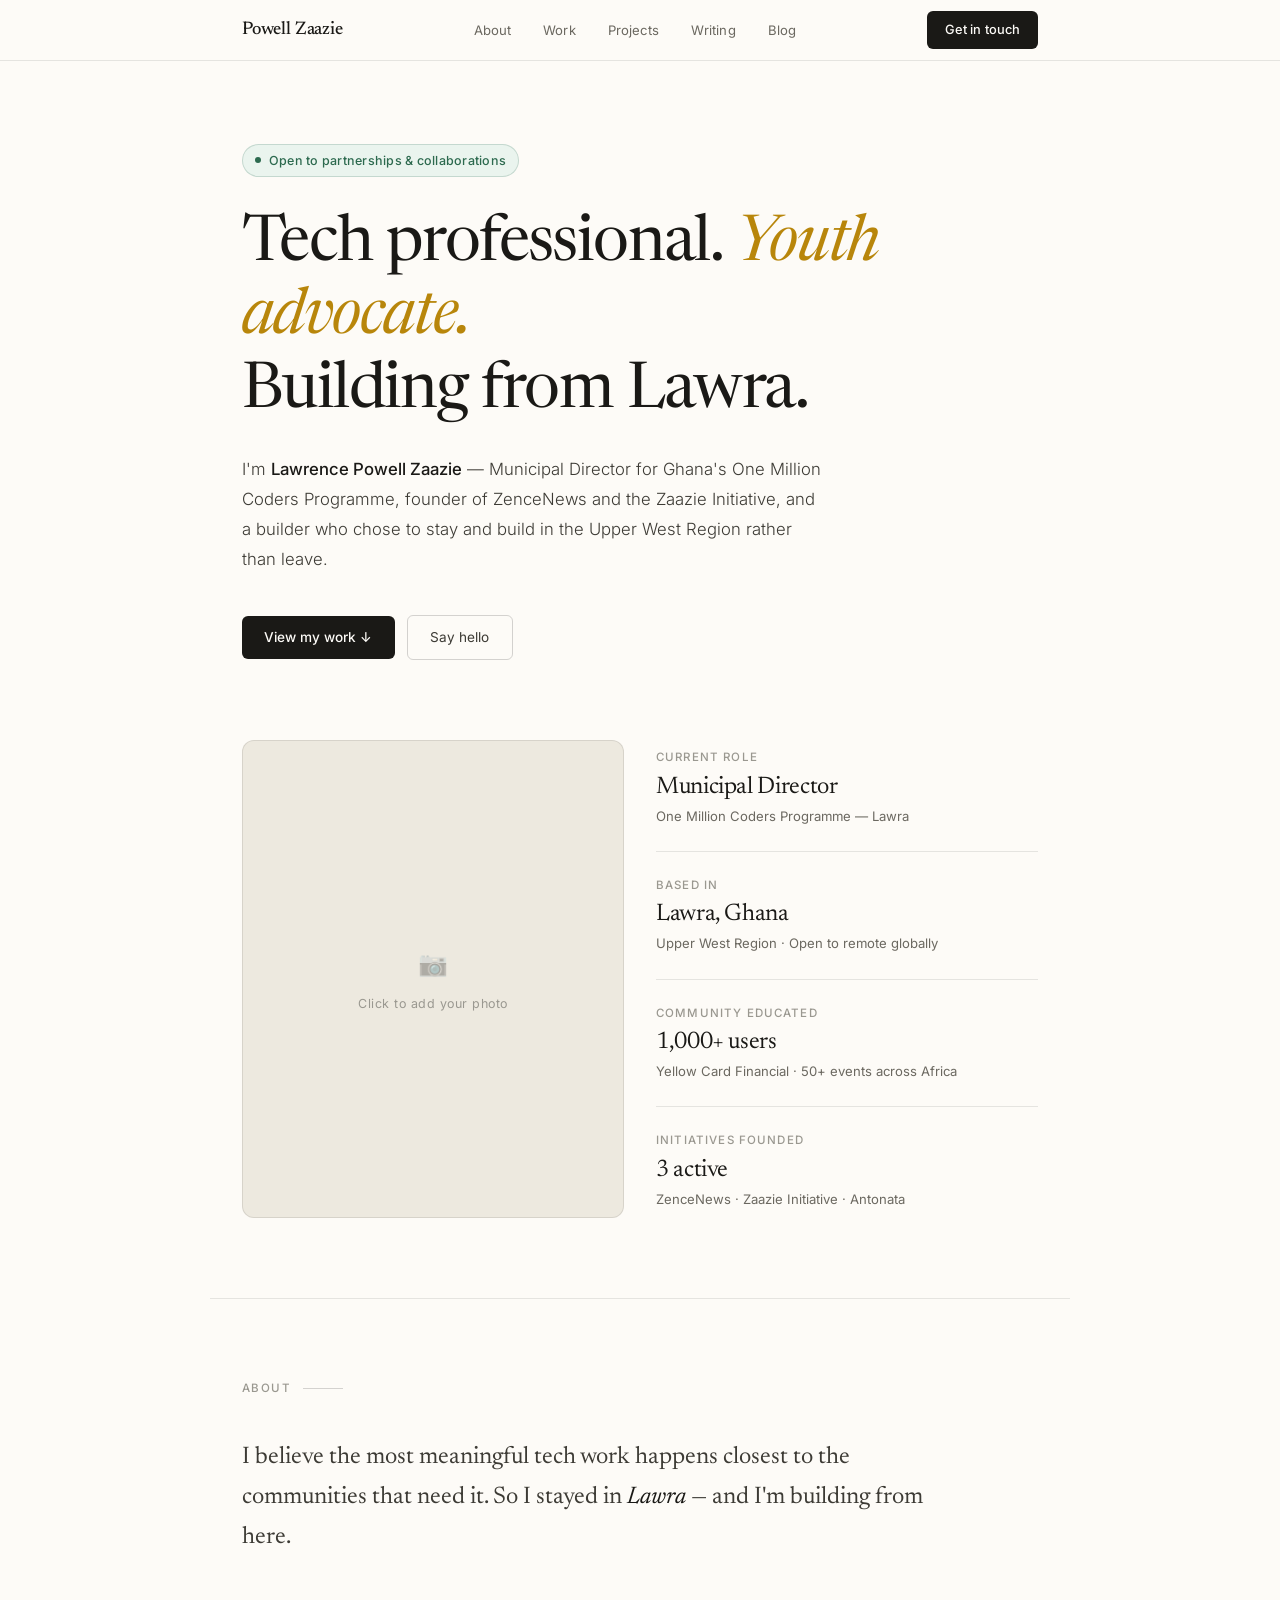
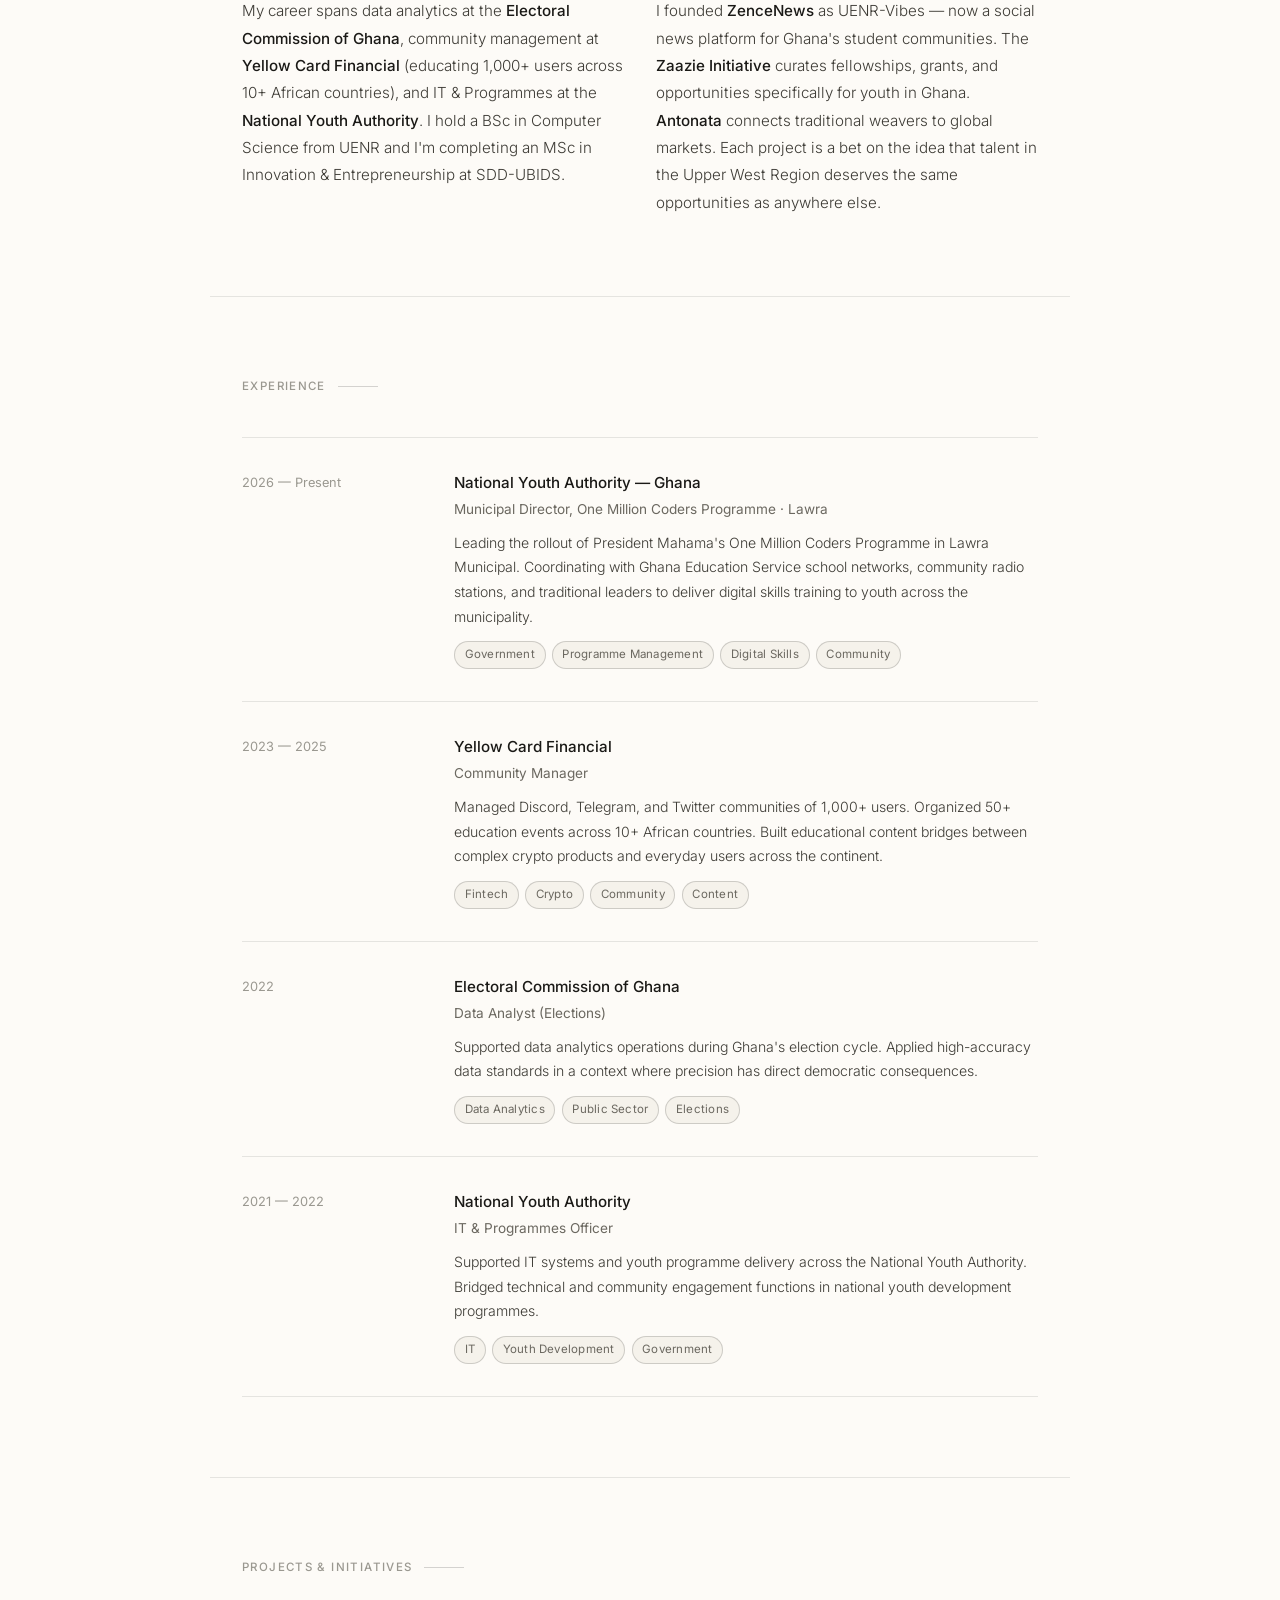
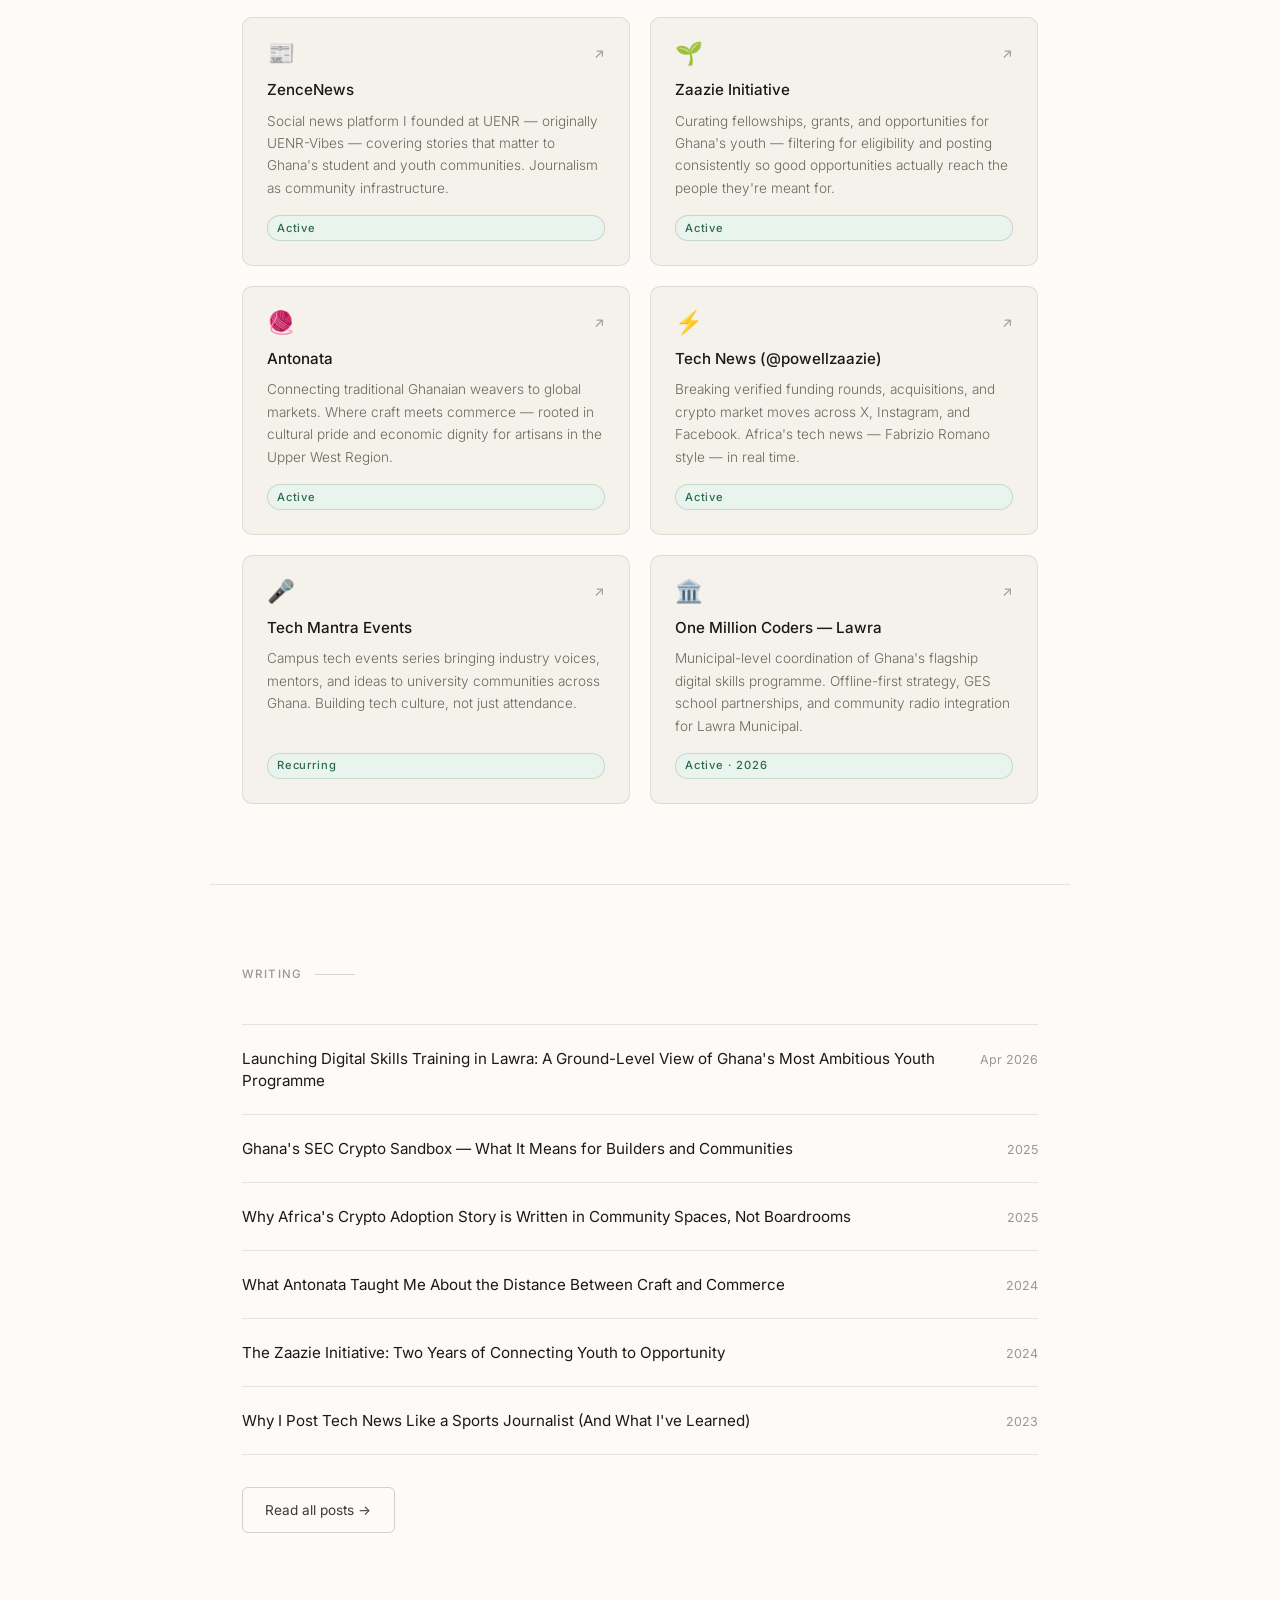
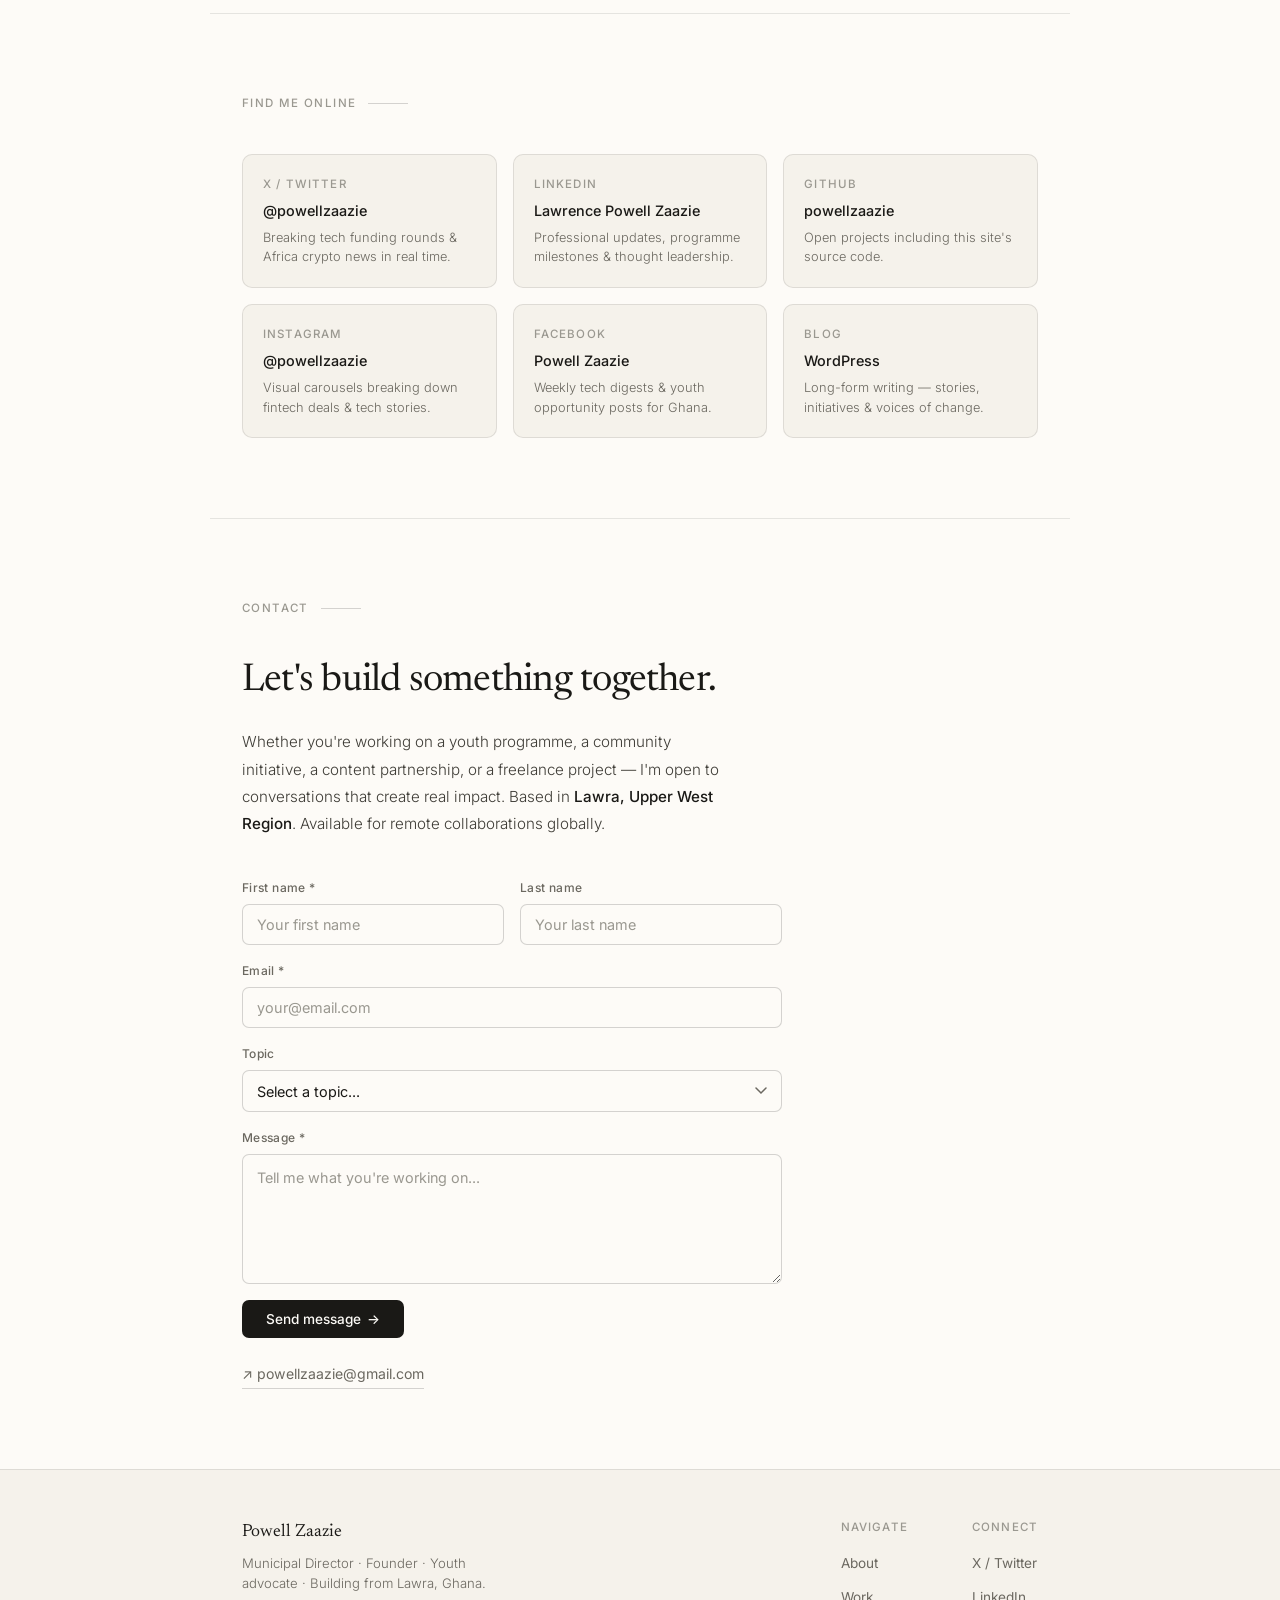
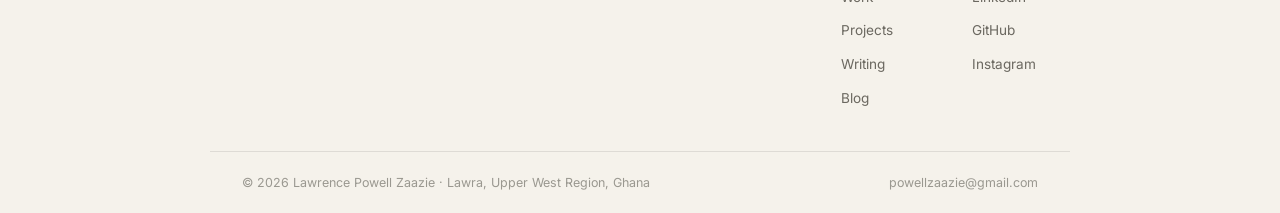
==== index.html @ d254f091 "Add files via upload" ====
<!DOCTYPE html>
<html lang="en">
<head>
<meta charset="UTF-8">
<meta name="viewport" content="width=device-width, initial-scale=1.0">
<title>Lawrence Powell Zaazie — Tech, Youth & Impact</title>
<meta name="description" content="Lawrence Powell Zaazie — Municipal Director, One Million Coders Programme | Founder, ZenceNews & Zaazie Initiative | Ghana Tech & Youth Development">
<link rel="preconnect" href="https://fonts.googleapis.com">
<link rel="preconnect" href="https://fonts.gstatic.com" crossorigin>
<link href="https://fonts.googleapis.com/css2?family=Inter:wght@300;400;500;600&family=Newsreader:ital,opsz,wght@0,6..72,400;0,6..72,500;1,6..72,400&display=swap" rel="stylesheet">
<style>
:root {
  --cream: #FDFBF7;
  --cream2: #F5F2EB;
  --cream3: #EDE9DF;
  --ink: #1A1916;
  --ink2: #3D3B35;
  --ink3: #6B6860;
  --ink4: #9A9890;
  --gold: #B8860B;
  --gold-light: #D4A820;
  --gold-pale: #FDF3D9;
  --green: #2D6A4F;
  --green-pale: #EAF4EE;
  --border: rgba(26,25,22,0.1);
  --border2: rgba(26,25,22,0.18);
}
*, *::before, *::after { box-sizing: border-box; margin: 0; padding: 0; }
html { scroll-behavior: smooth; }
body {
  font-family: 'Inter', sans-serif;
  background: var(--cream);
  color: var(--ink);
  line-height: 1.7;
  font-size: 16px;
  -webkit-font-smoothing: antialiased;
}

/* NAV */
nav {
  position: fixed; top: 0; left: 0; right: 0; z-index: 100;
  background: rgba(253,251,247,0.92);
  backdrop-filter: blur(12px);
  border-bottom: 1px solid var(--border);
}
.nav-inner {
  max-width: 860px; margin: 0 auto;
  display: flex; align-items: center; justify-content: space-between;
  padding: 0 2rem; height: 60px;
}
.nav-logo {
  font-family: 'Newsreader', serif;
  font-size: 1.15rem; font-weight: 500;
  color: var(--ink); text-decoration: none;
  letter-spacing: -0.01em;
}
.nav-links { display: flex; gap: 0; list-style: none; }
.nav-links a {
  font-size: 0.82rem; color: var(--ink3); text-decoration: none;
  padding: 0 1rem; line-height: 60px;
  transition: color 0.15s;
  letter-spacing: 0.01em;
}
.nav-links a:hover { color: var(--ink); }
.nav-cta {
  font-size: 0.8rem; font-weight: 500;
  background: var(--ink); color: var(--cream);
  padding: 0.5rem 1.1rem; border-radius: 6px;
  text-decoration: none; transition: background 0.15s;
  letter-spacing: 0.01em;
}
.nav-cta:hover { background: var(--ink2); }

/* HERO */
.hero {
  max-width: 860px; margin: 0 auto;
  padding: 9rem 2rem 5rem;
}
.hero-availability {
  display: inline-flex; align-items: center; gap: 0.5rem;
  font-size: 0.78rem; color: var(--green);
  background: var(--green-pale);
  border: 1px solid rgba(45,106,79,0.2);
  padding: 0.3rem 0.75rem; border-radius: 100px;
  margin-bottom: 2rem; font-weight: 500;
  letter-spacing: 0.02em;
}
.hero-availability-dot {
  width: 6px; height: 6px; border-radius: 50%;
  background: var(--green); flex-shrink: 0;
  animation: pulse 2s infinite;
}
@keyframes pulse {
  0%, 100% { opacity: 1; }
  50% { opacity: 0.4; }
}
.hero h1 {
  font-family: 'Newsreader', serif;
  font-size: clamp(2.6rem, 5vw, 4rem);
  font-weight: 400; line-height: 1.15;
  letter-spacing: -0.025em;
  color: var(--ink); margin-bottom: 1.5rem;
  max-width: 700px;
}
.hero h1 em {
  font-style: italic; color: var(--gold);
}
.hero-bio {
  font-size: 1.05rem; color: var(--ink2);
  line-height: 1.8; max-width: 580px;
  margin-bottom: 2.5rem; font-weight: 300;
}
.hero-bio strong { font-weight: 500; color: var(--ink); }
.hero-actions { display: flex; gap: 0.75rem; flex-wrap: wrap; align-items: center; }
.btn-primary {
  font-size: 0.85rem; font-weight: 500;
  background: var(--ink); color: var(--cream);
  padding: 0.65rem 1.4rem; border-radius: 6px;
  text-decoration: none; transition: background 0.15s;
  display: inline-flex; align-items: center; gap: 0.4rem;
}
.btn-primary:hover { background: var(--ink2); }
.btn-secondary {
  font-size: 0.85rem; font-weight: 400;
  color: var(--ink2); text-decoration: none;
  padding: 0.65rem 1.4rem; border-radius: 6px;
  border: 1px solid var(--border2);
  transition: border-color 0.15s, color 0.15s;
  display: inline-flex; align-items: center; gap: 0.4rem;
}
.btn-secondary:hover { border-color: var(--ink3); color: var(--ink); }

/* HERO PHOTO */
.hero-photo-row {
  max-width: 860px; margin: 0 auto;
  padding: 0 2rem 5rem;
  display: grid; grid-template-columns: 1fr 1fr; gap: 2rem;
  align-items: start;
}
.hero-photo-panel {
  aspect-ratio: 4/5; background: var(--cream3);
  border-radius: 12px; overflow: hidden;
  border: 1px solid var(--border);
  cursor: pointer; position: relative;
  display: flex; align-items: center; justify-content: center;
  flex-direction: column; gap: 0.5rem;
}
.hero-photo-panel img {
  position: absolute; inset: 0; width: 100%; height: 100%;
  object-fit: cover; object-position: top center;
}
.hero-photo-panel .upload-label {
  font-size: 0.78rem; color: var(--ink4); letter-spacing: 0.04em;
  pointer-events: none; position: relative; z-index: 1;
}
.hero-photo-panel .upload-icon {
  font-size: 1.5rem; opacity: 0.3; position: relative; z-index: 1;
}
.hero-photo-panel.has-photo .upload-label,
.hero-photo-panel.has-photo .upload-icon { display: none; }
#photoInput { display: none; }

.hero-aside {
  display: flex; flex-direction: column; gap: 1.5rem; padding-top: 0.5rem;
}
.stat-row {
  padding-bottom: 1.5rem;
  border-bottom: 1px solid var(--border);
}
.stat-row:last-child { border-bottom: none; padding-bottom: 0; }
.stat-label {
  font-size: 0.72rem; text-transform: uppercase; letter-spacing: 0.1em;
  color: var(--ink4); margin-bottom: 0.3rem; font-weight: 500;
}
.stat-value {
  font-family: 'Newsreader', serif;
  font-size: 1.5rem; color: var(--ink); line-height: 1.2;
  letter-spacing: -0.015em;
}
.stat-sub { font-size: 0.82rem; color: var(--ink3); margin-top: 0.2rem; }

/* DIVIDER */
.section-divider {
  max-width: 860px; margin: 0 auto;
  border: none; border-top: 1px solid var(--border);
  padding: 0 2rem;
}

/* SECTION */
.section { max-width: 860px; margin: 0 auto; padding: 5rem 2rem; }
.section-label {
  font-size: 0.72rem; text-transform: uppercase; letter-spacing: 0.12em;
  color: var(--ink4); font-weight: 500; margin-bottom: 2.5rem;
  display: flex; align-items: center; gap: 0.75rem;
}
.section-label::after { content: ''; flex: 1; max-width: 40px; height: 1px; background: var(--border2); }

/* ABOUT */
.about-text {
  font-family: 'Newsreader', serif;
  font-size: clamp(1.2rem, 2vw, 1.5rem);
  line-height: 1.65; color: var(--ink2);
  font-weight: 400; max-width: 700px;
}
.about-text em { font-style: italic; color: var(--ink); }
.about-body {
  margin-top: 2.5rem; display: grid;
  grid-template-columns: 1fr 1fr; gap: 2rem;
}
.about-body p { font-size: 0.95rem; color: var(--ink2); line-height: 1.8; font-weight: 300; }
.about-body p strong { font-weight: 500; color: var(--ink); }

/* WORK / EXPERIENCE */
.work-list { display: flex; flex-direction: column; }
.work-item {
  display: grid; grid-template-columns: 180px 1fr;
  gap: 2rem; padding: 2rem 0; border-bottom: 1px solid var(--border);
}
.work-item:first-child { border-top: 1px solid var(--border); }
.work-period { font-size: 0.8rem; color: var(--ink4); padding-top: 0.15rem; font-weight: 400; }
.work-content {}
.work-org { font-weight: 500; font-size: 0.95rem; color: var(--ink); margin-bottom: 0.15rem; }
.work-role {
  font-size: 0.85rem; color: var(--ink3); margin-bottom: 0.6rem;
}
.work-desc { font-size: 0.88rem; color: var(--ink2); line-height: 1.75; font-weight: 300; }
.work-tags { display: flex; gap: 0.4rem; flex-wrap: wrap; margin-top: 0.75rem; }
.tag {
  font-size: 0.72rem; color: var(--ink3);
  border: 1px solid var(--border2);
  padding: 0.2rem 0.6rem; border-radius: 100px;
  background: var(--cream2); letter-spacing: 0.02em;
}

/* PROJECTS */
.projects-grid { display: grid; grid-template-columns: 1fr 1fr; gap: 1.25rem; }
.project-card {
  background: var(--cream2);
  border: 1px solid var(--border);
  border-radius: 10px; padding: 1.5rem;
  text-decoration: none; color: inherit;
  transition: border-color 0.15s, background 0.15s;
  display: flex; flex-direction: column;
}
.project-card:hover { border-color: var(--border2); background: var(--cream3); }
.project-card-header {
  display: flex; align-items: flex-start; justify-content: space-between;
  margin-bottom: 0.75rem;
}
.project-emoji { font-size: 1.4rem; line-height: 1; }
.project-arrow {
  font-size: 0.85rem; color: var(--ink4);
  transition: transform 0.15s, color 0.15s;
}
.project-card:hover .project-arrow { transform: translate(2px, -2px); color: var(--ink); }
.project-name {
  font-weight: 500; font-size: 0.95rem;
  color: var(--ink); margin-bottom: 0.4rem;
}
.project-desc {
  font-size: 0.85rem; color: var(--ink3);
  line-height: 1.65; flex: 1; font-weight: 300;
}
.project-status {
  display: inline-block; margin-top: 1rem;
  font-size: 0.7rem; letter-spacing: 0.08em;
  color: var(--green); background: var(--green-pale);
  border: 1px solid rgba(45,106,79,0.2);
  padding: 0.15rem 0.55rem; border-radius: 100px; font-weight: 500;
}

/* WRITING */
.writing-list { display: flex; flex-direction: column; }
.writing-item {
  display: flex; align-items: baseline; justify-content: space-between;
  gap: 2rem; padding: 1.4rem 0; border-bottom: 1px solid var(--border);
  text-decoration: none; color: inherit; transition: opacity 0.15s;
}
.writing-item:first-child { border-top: 1px solid var(--border); }
.writing-item:hover { opacity: 0.65; }
.writing-title {
  font-size: 0.95rem; color: var(--ink); font-weight: 400; flex: 1;
  line-height: 1.45;
}
.writing-meta { font-size: 0.78rem; color: var(--ink4); white-space: nowrap; }

/* SOCIAL */
.social-grid { display: grid; grid-template-columns: repeat(3, 1fr); gap: 1rem; }
.social-card {
  background: var(--cream2); border: 1px solid var(--border);
  border-radius: 10px; padding: 1.25rem;
  text-decoration: none; color: inherit;
  transition: border-color 0.15s;
}
.social-card:hover { border-color: var(--border2); }
.social-platform { font-size: 0.72rem; text-transform: uppercase; letter-spacing: 0.1em; color: var(--ink4); margin-bottom: 0.3rem; font-weight: 500; }
.social-handle { font-size: 0.9rem; font-weight: 500; color: var(--ink); margin-bottom: 0.3rem; }
.social-desc { font-size: 0.8rem; color: var(--ink3); line-height: 1.5; font-weight: 300; }

/* CONTACT */
.contact-header {
  font-family: 'Newsreader', serif;
  font-size: clamp(1.5rem, 3vw, 2.4rem);
  font-weight: 400; line-height: 1.2;
  letter-spacing: -0.02em; margin-bottom: 1.5rem;
  color: var(--ink);
}
.contact-sub { font-size: 0.95rem; color: var(--ink2); line-height: 1.8; max-width: 480px; margin-bottom: 2.5rem; font-weight: 300; }
.contact-sub strong { font-weight: 500; color: var(--ink); }
.contact-form { max-width: 540px; display: flex; flex-direction: column; gap: 1rem; }
.form-row { display: grid; grid-template-columns: 1fr 1fr; gap: 1rem; }
.form-group { display: flex; flex-direction: column; gap: 0.35rem; }
.form-label { font-size: 0.75rem; font-weight: 500; color: var(--ink3); letter-spacing: 0.03em; }
.form-input, .form-textarea, .form-select {
  background: var(--cream);
  border: 1px solid var(--border2); border-radius: 7px;
  padding: 0.7rem 0.9rem;
  color: var(--ink); font-family: 'Inter', sans-serif; font-size: 0.9rem;
  outline: none; transition: border-color 0.15s, box-shadow 0.15s; width: 100%;
  -webkit-appearance: none; appearance: none;
}
.form-input:focus, .form-textarea:focus, .form-select:focus {
  border-color: var(--ink3);
  box-shadow: 0 0 0 3px rgba(26,25,22,0.06);
}
.form-input::placeholder, .form-textarea::placeholder { color: var(--ink4); }
.form-textarea { resize: vertical; min-height: 130px; line-height: 1.6; }
.form-select {
  background-image: url("data:image/svg+xml,%3Csvg xmlns='http://www.w3.org/2000/svg' width='12' height='8'%3E%3Cpath d='M1 1l5 5 5-5' stroke='%236B6860' stroke-width='1.5' fill='none' stroke-linecap='round'/%3E%3C/svg%3E");
  background-repeat: no-repeat; background-position: right 0.9rem center; padding-right: 2.5rem;
}
.form-select option { background: var(--cream); }
.form-btn {
  align-self: flex-start; background: var(--ink); color: var(--cream);
  font-family: 'Inter', sans-serif; font-weight: 500; font-size: 0.85rem;
  padding: 0.7rem 1.5rem; border-radius: 7px; border: none; cursor: pointer;
  transition: background 0.15s; display: inline-flex; align-items: center; gap: 0.4rem;
}
.form-btn:hover { background: var(--ink2); }
.form-btn:disabled { opacity: 0.55; cursor: not-allowed; }
.form-success {
  display: none; background: var(--green-pale);
  border: 1px solid rgba(45,106,79,0.25); border-radius: 7px;
  padding: 1rem 1.25rem; color: var(--green); font-size: 0.88rem; line-height: 1.6;
}
.form-success.show { display: block; }
.form-error {
  display: none; background: #FEF2F2;
  border: 1px solid rgba(220,60,60,0.25); border-radius: 7px;
  padding: 0.9rem 1.25rem; color: #B91C1C; font-size: 0.85rem;
}
.form-error.show { display: block; }
.contact-email {
  display: inline-flex; align-items: center; gap: 0.4rem;
  font-size: 0.88rem; color: var(--ink3); margin-top: 1.5rem;
  text-decoration: none; border-bottom: 1px solid var(--border2);
  padding-bottom: 0.1rem; transition: color 0.15s, border-color 0.15s;
}
.contact-email:hover { color: var(--ink); border-color: var(--ink3); }

/* FOOTER */
footer {
  border-top: 1px solid var(--border);
  background: var(--cream2);
}
.footer-inner {
  max-width: 860px; margin: 0 auto;
  padding: 3rem 2rem 2.5rem;
  display: flex; align-items: flex-start; justify-content: space-between;
  flex-wrap: wrap; gap: 2rem;
}
.footer-brand {
  font-family: 'Newsreader', serif;
  font-size: 1.1rem; color: var(--ink);
  margin-bottom: 0.4rem;
}
.footer-tagline { font-size: 0.82rem; color: var(--ink3); max-width: 260px; line-height: 1.5; font-weight: 300; }
.footer-cols { display: flex; gap: 4rem; }
.footer-col-title { font-size: 0.72rem; text-transform: uppercase; letter-spacing: 0.1em; color: var(--ink4); font-weight: 500; margin-bottom: 0.75rem; }
.footer-links { list-style: none; display: flex; flex-direction: column; gap: 0.4rem; }
.footer-links a { font-size: 0.85rem; color: var(--ink3); text-decoration: none; transition: color 0.15s; }
.footer-links a:hover { color: var(--ink); }
.footer-bottom {
  max-width: 860px; margin: 0 auto;
  padding: 1.25rem 2rem;
  border-top: 1px solid var(--border);
  display: flex; justify-content: space-between; flex-wrap: wrap; gap: 1rem;
  font-size: 0.78rem; color: var(--ink4);
}

/* ANIMATIONS */
.reveal { opacity: 0; transform: translateY(16px); transition: opacity 0.6s ease, transform 0.6s ease; }
.reveal.visible { opacity: 1; transform: translateY(0); }

/* MOBILE */
@media (max-width: 700px) {
  .nav-links { display: none; }
  .hero { padding: 7rem 1.25rem 3rem; }
  .hero-photo-row { grid-template-columns: 1fr; padding: 0 1.25rem 3rem; }
  .hero-photo-panel { aspect-ratio: 3/2; }
  .section { padding: 3.5rem 1.25rem; }
  .about-body { grid-template-columns: 1fr; }
  .work-item { grid-template-columns: 1fr; gap: 0.35rem; }
  .projects-grid { grid-template-columns: 1fr; }
  .social-grid { grid-template-columns: 1fr 1fr; }
  .form-row { grid-template-columns: 1fr; }
  .footer-inner { flex-direction: column; gap: 2rem; padding: 2.5rem 1.25rem; }
  .footer-cols { gap: 2.5rem; }
  .footer-bottom { padding: 1rem 1.25rem; flex-direction: column; }
}
</style>
</head>
<body>

<nav>
  <div class="nav-inner">
    <a class="nav-logo" href="#home">Powell Zaazie</a>
    <ul class="nav-links">
      <li><a href="#about">About</a></li>
      <li><a href="#work">Work</a></li>
      <li><a href="#projects">Projects</a></li>
      <li><a href="#writing">Writing</a></li>
      <li><a href="blog.html">Blog</a></li>
    </ul>
    <a class="nav-cta" href="#contact">Get in touch</a>
  </div>
</nav>

<!-- HERO -->
<div id="home">
  <div class="hero">
    <div class="hero-availability">
      <span class="hero-availability-dot"></span>
      Open to partnerships & collaborations
    </div>
    <h1>
      Tech professional. <em>Youth advocate.</em><br>Building from Lawra.
    </h1>
    <p class="hero-bio">
      I'm <strong>Lawrence Powell Zaazie</strong> — Municipal Director for Ghana's One Million Coders Programme, founder of ZenceNews and the Zaazie Initiative, and a builder who chose to stay and build in the Upper West Region rather than leave.
    </p>
    <div class="hero-actions">
      <a href="#work" class="btn-primary">View my work ↓</a>
      <a href="#contact" class="btn-secondary">Say hello</a>
    </div>
  </div>

  <div class="hero-photo-row">
    <div class="hero-photo-panel" id="heroPhotoPanel" onclick="document.getElementById('photoInput').click()" title="Click to upload your photo">
      <span class="upload-icon">📷</span>
      <span class="upload-label">Click to add your photo</span>
      <input type="file" id="photoInput" accept="image/*">
    </div>
    <div class="hero-aside">
      <div class="stat-row">
        <div class="stat-label">Current role</div>
        <div class="stat-value">Municipal Director</div>
        <div class="stat-sub">One Million Coders Programme — Lawra</div>
      </div>
      <div class="stat-row">
        <div class="stat-label">Based in</div>
        <div class="stat-value">Lawra, Ghana</div>
        <div class="stat-sub">Upper West Region · Open to remote globally</div>
      </div>
      <div class="stat-row">
        <div class="stat-label">Community educated</div>
        <div class="stat-value">1,000+ users</div>
        <div class="stat-sub">Yellow Card Financial · 50+ events across Africa</div>
      </div>
      <div class="stat-row">
        <div class="stat-label">Initiatives founded</div>
        <div class="stat-value">3 active</div>
        <div class="stat-sub">ZenceNews · Zaazie Initiative · Antonata</div>
      </div>
    </div>
  </div>
</div>

<hr class="section-divider">

<!-- ABOUT -->
<div class="section" id="about">
  <div class="section-label">About</div>
  <p class="about-text reveal">
    I believe the most meaningful tech work happens closest to the communities that need it. So I stayed in <em>Lawra</em> — and I'm building from here.
  </p>
  <div class="about-body reveal">
    <p>My career spans data analytics at the <strong>Electoral Commission of Ghana</strong>, community management at <strong>Yellow Card Financial</strong> (educating 1,000+ users across 10+ African countries), and IT & Programmes at the <strong>National Youth Authority</strong>. I hold a BSc in Computer Science from UENR and I'm completing an MSc in Innovation & Entrepreneurship at SDD-UBIDS.</p>
    <p>I founded <strong>ZenceNews</strong> as UENR-Vibes — now a social news platform for Ghana's student communities. The <strong>Zaazie Initiative</strong> curates fellowships, grants, and opportunities specifically for youth in Ghana. <strong>Antonata</strong> connects traditional weavers to global markets. Each project is a bet on the idea that talent in the Upper West Region deserves the same opportunities as anywhere else.</p>
  </div>
</div>

<hr class="section-divider">

<!-- WORK / EXPERIENCE -->
<div class="section" id="work">
  <div class="section-label">Experience</div>
  <div class="work-list">

    <div class="work-item reveal">
      <div class="work-period">2026 — Present</div>
      <div class="work-content">
        <div class="work-org">National Youth Authority — Ghana</div>
        <div class="work-role">Municipal Director, One Million Coders Programme · Lawra</div>
        <p class="work-desc">Leading the rollout of President Mahama's One Million Coders Programme in Lawra Municipal. Coordinating with Ghana Education Service school networks, community radio stations, and traditional leaders to deliver digital skills training to youth across the municipality.</p>
        <div class="work-tags"><span class="tag">Government</span><span class="tag">Programme Management</span><span class="tag">Digital Skills</span><span class="tag">Community</span></div>
      </div>
    </div>

    <div class="work-item reveal">
      <div class="work-period">2023 — 2025</div>
      <div class="work-content">
        <div class="work-org">Yellow Card Financial</div>
        <div class="work-role">Community Manager</div>
        <p class="work-desc">Managed Discord, Telegram, and Twitter communities of 1,000+ users. Organized 50+ education events across 10+ African countries. Built educational content bridges between complex crypto products and everyday users across the continent.</p>
        <div class="work-tags"><span class="tag">Fintech</span><span class="tag">Crypto</span><span class="tag">Community</span><span class="tag">Content</span></div>
      </div>
    </div>

    <div class="work-item reveal">
      <div class="work-period">2022</div>
      <div class="work-content">
        <div class="work-org">Electoral Commission of Ghana</div>
        <div class="work-role">Data Analyst (Elections)</div>
        <p class="work-desc">Supported data analytics operations during Ghana's election cycle. Applied high-accuracy data standards in a context where precision has direct democratic consequences.</p>
        <div class="work-tags"><span class="tag">Data Analytics</span><span class="tag">Public Sector</span><span class="tag">Elections</span></div>
      </div>
    </div>

    <div class="work-item reveal">
      <div class="work-period">2021 — 2022</div>
      <div class="work-content">
        <div class="work-org">National Youth Authority</div>
        <div class="work-role">IT & Programmes Officer</div>
        <p class="work-desc">Supported IT systems and youth programme delivery across the National Youth Authority. Bridged technical and community engagement functions in national youth development programmes.</p>
        <div class="work-tags"><span class="tag">IT</span><span class="tag">Youth Development</span><span class="tag">Government</span></div>
      </div>
    </div>

  </div>
</div>

<hr class="section-divider">

<!-- PROJECTS -->
<div class="section" id="projects">
  <div class="section-label">Projects & Initiatives</div>
  <div class="projects-grid">

    <div class="project-card reveal">
      <div class="project-card-header">
        <span class="project-emoji">📰</span>
        <span class="project-arrow">↗</span>
      </div>
      <div class="project-name">ZenceNews</div>
      <p class="project-desc">Social news platform I founded at UENR — originally UENR-Vibes — covering stories that matter to Ghana's student and youth communities. Journalism as community infrastructure.</p>
      <span class="project-status">Active</span>
    </div>

    <div class="project-card reveal">
      <div class="project-card-header">
        <span class="project-emoji">🌱</span>
        <span class="project-arrow">↗</span>
      </div>
      <div class="project-name">Zaazie Initiative</div>
      <p class="project-desc">Curating fellowships, grants, and opportunities for Ghana's youth — filtering for eligibility and posting consistently so good opportunities actually reach the people they're meant for.</p>
      <span class="project-status">Active</span>
    </div>

    <div class="project-card reveal">
      <div class="project-card-header">
        <span class="project-emoji">🧶</span>
        <span class="project-arrow">↗</span>
      </div>
      <div class="project-name">Antonata</div>
      <p class="project-desc">Connecting traditional Ghanaian weavers to global markets. Where craft meets commerce — rooted in cultural pride and economic dignity for artisans in the Upper West Region.</p>
      <span class="project-status">Active</span>
    </div>

    <div class="project-card reveal">
      <div class="project-card-header">
        <span class="project-emoji">⚡</span>
        <span class="project-arrow">↗</span>
      </div>
      <div class="project-name">Tech News (@powellzaazie)</div>
      <p class="project-desc">Breaking verified funding rounds, acquisitions, and crypto market moves across X, Instagram, and Facebook. Africa's tech news — Fabrizio Romano style — in real time.</p>
      <span class="project-status">Active</span>
    </div>

    <div class="project-card reveal">
      <div class="project-card-header">
        <span class="project-emoji">🎤</span>
        <span class="project-arrow">↗</span>
      </div>
      <div class="project-name">Tech Mantra Events</div>
      <p class="project-desc">Campus tech events series bringing industry voices, mentors, and ideas to university communities across Ghana. Building tech culture, not just attendance.</p>
      <span class="project-status">Recurring</span>
    </div>

    <div class="project-card reveal">
      <div class="project-card-header">
        <span class="project-emoji">🏛️</span>
        <span class="project-arrow">↗</span>
      </div>
      <div class="project-name">One Million Coders — Lawra</div>
      <p class="project-desc">Municipal-level coordination of Ghana's flagship digital skills programme. Offline-first strategy, GES school partnerships, and community radio integration for Lawra Municipal.</p>
      <span class="project-status">Active · 2026</span>
    </div>

  </div>
</div>

<hr class="section-divider">

<!-- WRITING -->
<div class="section" id="writing">
  <div class="section-label">Writing</div>
  <div class="writing-list">
    <a class="writing-item reveal" href="blog.html">
      <span class="writing-title">Launching Digital Skills Training in Lawra: A Ground-Level View of Ghana's Most Ambitious Youth Programme</span>
      <span class="writing-meta">Apr 2026</span>
    </a>
    <a class="writing-item reveal" href="blog.html">
      <span class="writing-title">Ghana's SEC Crypto Sandbox — What It Means for Builders and Communities</span>
      <span class="writing-meta">2025</span>
    </a>
    <a class="writing-item reveal" href="blog.html">
      <span class="writing-title">Why Africa's Crypto Adoption Story is Written in Community Spaces, Not Boardrooms</span>
      <span class="writing-meta">2025</span>
    </a>
    <a class="writing-item reveal" href="blog.html">
      <span class="writing-title">What Antonata Taught Me About the Distance Between Craft and Commerce</span>
      <span class="writing-meta">2024</span>
    </a>
    <a class="writing-item reveal" href="blog.html">
      <span class="writing-title">The Zaazie Initiative: Two Years of Connecting Youth to Opportunity</span>
      <span class="writing-meta">2024</span>
    </a>
    <a class="writing-item reveal" href="blog.html">
      <span class="writing-title">Why I Post Tech News Like a Sports Journalist (And What I've Learned)</span>
      <span class="writing-meta">2023</span>
    </a>
  </div>
  <div style="margin-top:2rem;">
    <a href="blog.html" class="btn-secondary" style="display:inline-flex;">Read all posts →</a>
  </div>
</div>

<hr class="section-divider">

<!-- SOCIAL -->
<div class="section">
  <div class="section-label">Find me online</div>
  <div class="social-grid reveal">
    <a class="social-card" href="https://twitter.com/powellzaazie" target="_blank" rel="noopener">
      <div class="social-platform">X / Twitter</div>
      <div class="social-handle">@powellzaazie</div>
      <div class="social-desc">Breaking tech funding rounds & Africa crypto news in real time.</div>
    </a>
    <a class="social-card" href="https://linkedin.com/in/powellzaazie" target="_blank" rel="noopener">
      <div class="social-platform">LinkedIn</div>
      <div class="social-handle">Lawrence Powell Zaazie</div>
      <div class="social-desc">Professional updates, programme milestones & thought leadership.</div>
    </a>
    <a class="social-card" href="https://github.com/powellzaazie" target="_blank" rel="noopener">
      <div class="social-platform">GitHub</div>
      <div class="social-handle">powellzaazie</div>
      <div class="social-desc">Open projects including this site's source code.</div>
    </a>
    <a class="social-card" href="https://instagram.com/powellzaazie" target="_blank" rel="noopener">
      <div class="social-platform">Instagram</div>
      <div class="social-handle">@powellzaazie</div>
      <div class="social-desc">Visual carousels breaking down fintech deals & tech stories.</div>
    </a>
    <a class="social-card" href="https://facebook.com/powellzaazie" target="_blank" rel="noopener">
      <div class="social-platform">Facebook</div>
      <div class="social-handle">Powell Zaazie</div>
      <div class="social-desc">Weekly tech digests & youth opportunity posts for Ghana.</div>
    </a>
    <a class="social-card" href="https://powellzaazie.wordpress.com" target="_blank" rel="noopener">
      <div class="social-platform">Blog</div>
      <div class="social-handle">WordPress</div>
      <div class="social-desc">Long-form writing — stories, initiatives & voices of change.</div>
    </a>
  </div>
</div>

<hr class="section-divider">

<!-- CONTACT -->
<div class="section" id="contact">
  <div class="section-label">Contact</div>
  <h2 class="contact-header">Let's build something together.</h2>
  <p class="contact-sub">
    Whether you're working on a youth programme, a community initiative, a content partnership, or a freelance project — I'm open to conversations that create real impact. Based in <strong>Lawra, Upper West Region</strong>. Available for remote collaborations globally.
  </p>

  <!--
    ══════════════════════════════════════
    TO ACTIVATE:
    1. Go to formspree.io → sign up free
    2. Create a form → copy your Form ID
    3. Replace YOUR_FORM_ID below
       e.g. action="https://formspree.io/f/xpwzrvbk"
    ══════════════════════════════════════
  -->
  <form class="contact-form" id="contactForm" action="https://formspree.io/f/YOUR_FORM_ID" method="POST">
    <div class="form-row">
      <div class="form-group">
        <label class="form-label" for="fname">First name *</label>
        <input class="form-input" type="text" id="fname" name="first_name" placeholder="Your first name" required>
      </div>
      <div class="form-group">
        <label class="form-label" for="lname">Last name</label>
        <input class="form-input" type="text" id="lname" name="last_name" placeholder="Your last name">
      </div>
    </div>
    <div class="form-group">
      <label class="form-label" for="email">Email *</label>
      <input class="form-input" type="email" id="email" name="email" placeholder="your@email.com" required>
    </div>
    <div class="form-group">
      <label class="form-label" for="subject">Topic</label>
      <select class="form-select" id="subject" name="subject">
        <option value="">Select a topic...</option>
        <option value="one-million-coders">One Million Coders Programme</option>
        <option value="freelance">Freelance / Consulting</option>
        <option value="partnership">Partnership / Collaboration</option>
        <option value="media">Media / Press</option>
        <option value="opportunity">Youth Opportunity</option>
        <option value="other">Other</option>
      </select>
    </div>
    <div class="form-group">
      <label class="form-label" for="message">Message *</label>
      <textarea class="form-textarea" id="message" name="message" placeholder="Tell me what you're working on..." required></textarea>
    </div>
    <input type="text" name="_gotcha" style="display:none">
    <input type="hidden" name="_subject" value="New message via powellzaazie.github.io">
    <div class="form-error" id="formError">Something went wrong. Please try emailing me directly.</div>
    <div class="form-success" id="formSuccess">✓ Message sent — I'll get back to you within 48 hours.</div>
    <button type="submit" class="form-btn" id="submitBtn">
      <span id="btnText">Send message</span>
      <span id="btnArrow">→</span>
    </button>
  </form>
  <a class="contact-email" href="mailto:powellzaazie@gmail.com">↗ powellzaazie@gmail.com</a>
</div>

<!-- FOOTER -->
<footer>
  <div class="footer-inner">
    <div>
      <div class="footer-brand">Powell Zaazie</div>
      <p class="footer-tagline">Municipal Director · Founder · Youth advocate · Building from Lawra, Ghana.</p>
    </div>
    <div class="footer-cols">
      <div>
        <div class="footer-col-title">Navigate</div>
        <ul class="footer-links">
          <li><a href="#about">About</a></li>
          <li><a href="#work">Work</a></li>
          <li><a href="#projects">Projects</a></li>
          <li><a href="#writing">Writing</a></li>
          <li><a href="blog.html">Blog</a></li>
        </ul>
      </div>
      <div>
        <div class="footer-col-title">Connect</div>
        <ul class="footer-links">
          <li><a href="https://twitter.com/powellzaazie" target="_blank">X / Twitter</a></li>
          <li><a href="https://linkedin.com/in/powellzaazie" target="_blank">LinkedIn</a></li>
          <li><a href="https://github.com/powellzaazie" target="_blank">GitHub</a></li>
          <li><a href="https://instagram.com/powellzaazie" target="_blank">Instagram</a></li>
        </ul>
      </div>
    </div>
  </div>
  <div class="footer-bottom">
    <span>© 2026 Lawrence Powell Zaazie · Lawra, Upper West Region, Ghana</span>
    <span>powellzaazie@gmail.com</span>
  </div>
</footer>

<script>
// Photo upload
document.getElementById('photoInput').addEventListener('change', function(e) {
  const file = e.target.files[0]; if (!file) return;
  const reader = new FileReader();
  reader.onload = ev => {
    const panel = document.getElementById('heroPhotoPanel');
    let img = panel.querySelector('img');
    if (!img) { img = document.createElement('img'); panel.appendChild(img); }
    img.src = ev.target.result;
    panel.classList.add('has-photo');
  };
  reader.readAsDataURL(file);
});

// Contact form
document.getElementById('contactForm').addEventListener('submit', async function(e) {
  e.preventDefault();
  const btn = document.getElementById('submitBtn');
  const btnText = document.getElementById('btnText');
  const btnArrow = document.getElementById('btnArrow');
  const succ = document.getElementById('formSuccess');
  const err = document.getElementById('formError');
  succ.classList.remove('show'); err.classList.remove('show');
  btn.disabled = true; btnText.textContent = 'Sending...'; btnArrow.textContent = '⏳';
  try {
    const res = await fetch(this.action, { method: 'POST', body: new FormData(this), headers: { 'Accept': 'application/json' } });
    if (res.ok) { succ.classList.add('show'); this.reset(); btnText.textContent = 'Sent!'; btnArrow.textContent = '✓'; }
    else throw new Error();
  } catch { err.classList.add('show'); btnText.textContent = 'Send message'; btnArrow.textContent = '→'; btn.disabled = false; }
});

// Scroll reveal
const obs = new IntersectionObserver(entries => {
  entries.forEach(e => { if (e.isIntersecting) e.target.classList.add('visible'); });
}, { threshold: 0.08 });
document.querySelectorAll('.reveal').forEach(el => obs.observe(el));

// Smooth scroll
document.querySelectorAll('a[href^="#"]').forEach(a => {
  a.addEventListener('click', e => {
    const t = document.querySelector(a.getAttribute('href'));
    if (t) { e.preventDefault(); t.scrollIntoView({ behavior: 'smooth' }); }
  });
});
</script>
</body>
</html>
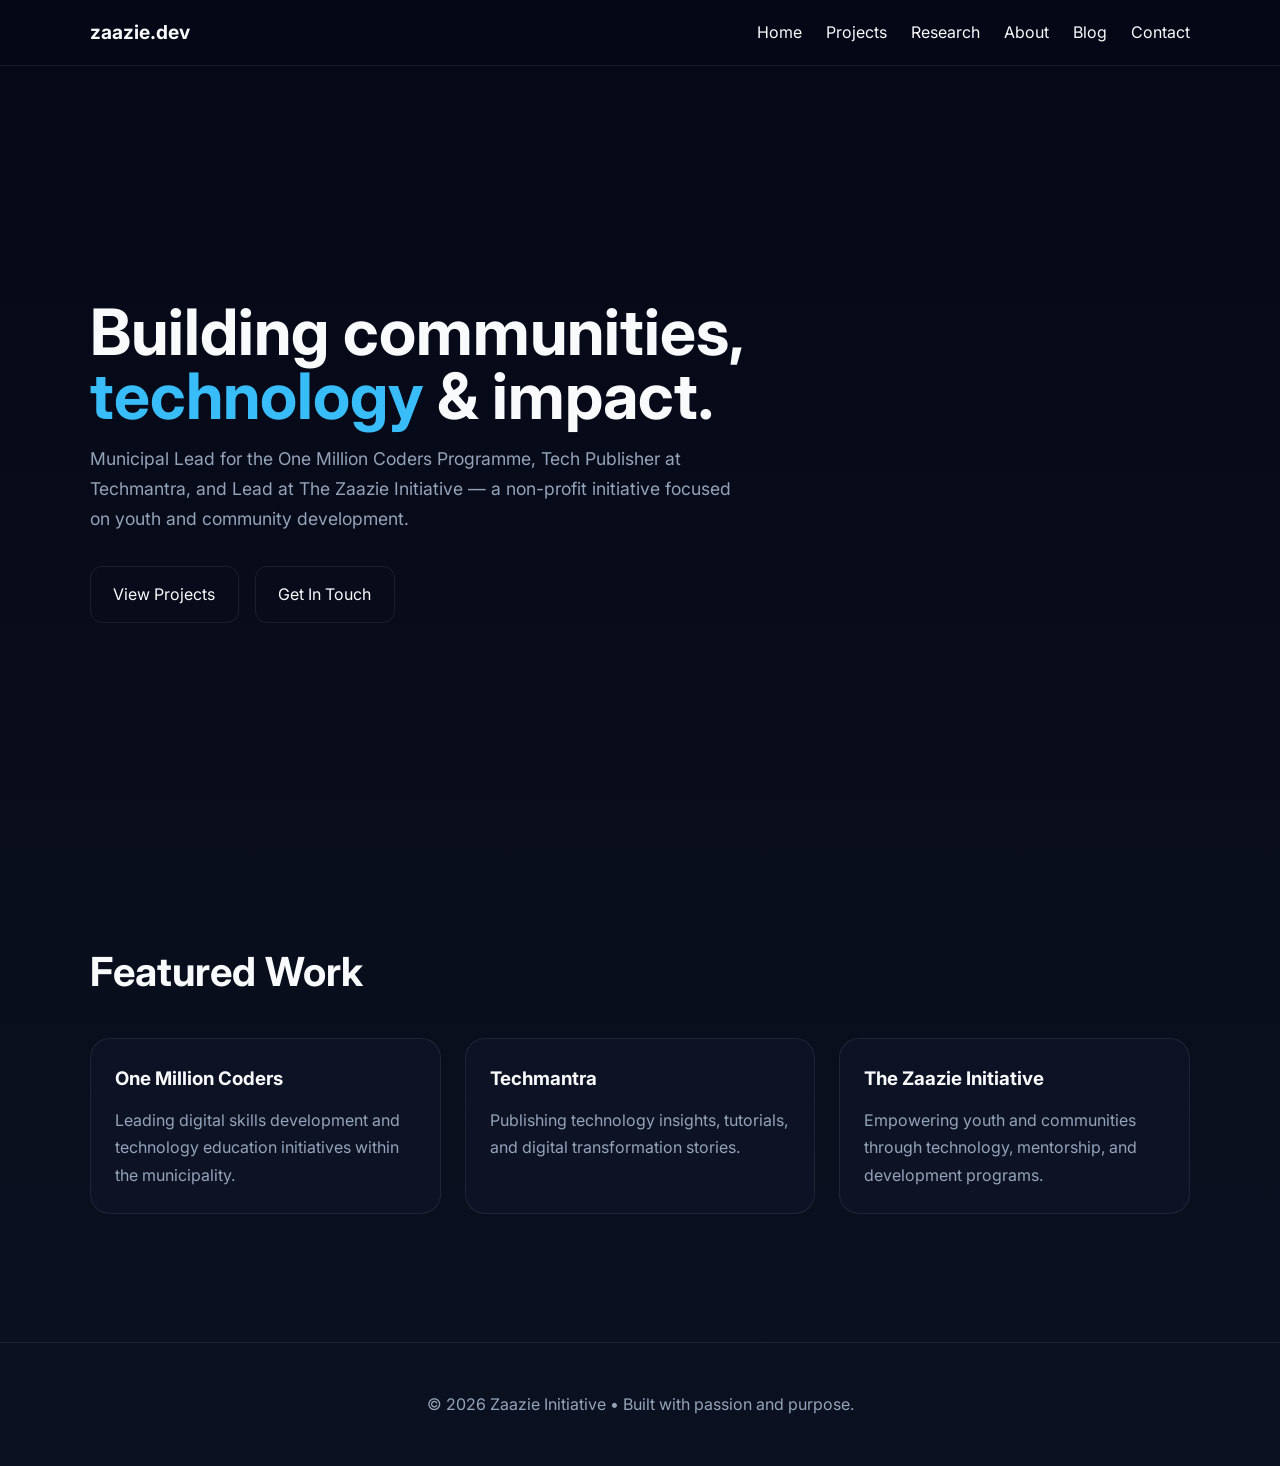
==== commit 1eb225d5: "Add files via upload" ====
--- a/index.html
+++ b/index.html
@@ -1,832 +1,70 @@
+
 <!DOCTYPE html>
 <html lang="en">
 <head>
 <meta charset="UTF-8">
 <meta name="viewport" content="width=device-width, initial-scale=1.0">
-<title>Lawrence Powell Zaazie — Tech, Youth & Impact</title>
-<meta name="description" content="Lawrence Powell Zaazie — Municipal Director, One Million Coders Programme | Founder, ZenceNews & Zaazie Initiative | Ghana Tech & Youth Development">
-<link rel="preconnect" href="https://fonts.googleapis.com">
-<link rel="preconnect" href="https://fonts.gstatic.com" crossorigin>
-<link href="https://fonts.googleapis.com/css2?family=Inter:wght@300;400;500;600&family=Newsreader:ital,opsz,wght@0,6..72,400;0,6..72,500;1,6..72,400&display=swap" rel="stylesheet">
-<style>
-:root {
-  --cream: #FDFBF7;
-  --cream2: #F5F2EB;
-  --cream3: #EDE9DF;
-  --ink: #1A1916;
-  --ink2: #3D3B35;
-  --ink3: #6B6860;
-  --ink4: #9A9890;
-  --gold: #B8860B;
-  --gold-light: #D4A820;
-  --gold-pale: #FDF3D9;
-  --green: #2D6A4F;
-  --green-pale: #EAF4EE;
-  --border: rgba(26,25,22,0.1);
-  --border2: rgba(26,25,22,0.18);
-}
-*, *::before, *::after { box-sizing: border-box; margin: 0; padding: 0; }
-html { scroll-behavior: smooth; }
-body {
-  font-family: 'Inter', sans-serif;
-  background: var(--cream);
-  color: var(--ink);
-  line-height: 1.7;
-  font-size: 16px;
-  -webkit-font-smoothing: antialiased;
-}
-
-/* NAV */
-nav {
-  position: fixed; top: 0; left: 0; right: 0; z-index: 100;
-  background: rgba(253,251,247,0.92);
-  backdrop-filter: blur(12px);
-  border-bottom: 1px solid var(--border);
-}
-.nav-inner {
-  max-width: 860px; margin: 0 auto;
-  display: flex; align-items: center; justify-content: space-between;
-  padding: 0 2rem; height: 60px;
-}
-.nav-logo {
-  font-family: 'Newsreader', serif;
-  font-size: 1.15rem; font-weight: 500;
-  color: var(--ink); text-decoration: none;
-  letter-spacing: -0.01em;
-}
-.nav-links { display: flex; gap: 0; list-style: none; }
-.nav-links a {
-  font-size: 0.82rem; color: var(--ink3); text-decoration: none;
-  padding: 0 1rem; line-height: 60px;
-  transition: color 0.15s;
-  letter-spacing: 0.01em;
-}
-.nav-links a:hover { color: var(--ink); }
-.nav-cta {
-  font-size: 0.8rem; font-weight: 500;
-  background: var(--ink); color: var(--cream);
-  padding: 0.5rem 1.1rem; border-radius: 6px;
-  text-decoration: none; transition: background 0.15s;
-  letter-spacing: 0.01em;
-}
-.nav-cta:hover { background: var(--ink2); }
-
-/* HERO */
-.hero {
-  max-width: 860px; margin: 0 auto;
-  padding: 9rem 2rem 5rem;
-}
-.hero-availability {
-  display: inline-flex; align-items: center; gap: 0.5rem;
-  font-size: 0.78rem; color: var(--green);
-  background: var(--green-pale);
-  border: 1px solid rgba(45,106,79,0.2);
-  padding: 0.3rem 0.75rem; border-radius: 100px;
-  margin-bottom: 2rem; font-weight: 500;
-  letter-spacing: 0.02em;
-}
-.hero-availability-dot {
-  width: 6px; height: 6px; border-radius: 50%;
-  background: var(--green); flex-shrink: 0;
-  animation: pulse 2s infinite;
-}
-@keyframes pulse {
-  0%, 100% { opacity: 1; }
-  50% { opacity: 0.4; }
-}
-.hero h1 {
-  font-family: 'Newsreader', serif;
-  font-size: clamp(2.6rem, 5vw, 4rem);
-  font-weight: 400; line-height: 1.15;
-  letter-spacing: -0.025em;
-  color: var(--ink); margin-bottom: 1.5rem;
-  max-width: 700px;
-}
-.hero h1 em {
-  font-style: italic; color: var(--gold);
-}
-.hero-bio {
-  font-size: 1.05rem; color: var(--ink2);
-  line-height: 1.8; max-width: 580px;
-  margin-bottom: 2.5rem; font-weight: 300;
-}
-.hero-bio strong { font-weight: 500; color: var(--ink); }
-.hero-actions { display: flex; gap: 0.75rem; flex-wrap: wrap; align-items: center; }
-.btn-primary {
-  font-size: 0.85rem; font-weight: 500;
-  background: var(--ink); color: var(--cream);
-  padding: 0.65rem 1.4rem; border-radius: 6px;
-  text-decoration: none; transition: background 0.15s;
-  display: inline-flex; align-items: center; gap: 0.4rem;
-}
-.btn-primary:hover { background: var(--ink2); }
-.btn-secondary {
-  font-size: 0.85rem; font-weight: 400;
-  color: var(--ink2); text-decoration: none;
-  padding: 0.65rem 1.4rem; border-radius: 6px;
-  border: 1px solid var(--border2);
-  transition: border-color 0.15s, color 0.15s;
-  display: inline-flex; align-items: center; gap: 0.4rem;
-}
-.btn-secondary:hover { border-color: var(--ink3); color: var(--ink); }
-
-/* HERO PHOTO */
-.hero-photo-row {
-  max-width: 860px; margin: 0 auto;
-  padding: 0 2rem 5rem;
-  display: grid; grid-template-columns: 1fr 1fr; gap: 2rem;
-  align-items: start;
-}
-.hero-photo-panel {
-  aspect-ratio: 4/5; background: var(--cream3);
-  border-radius: 12px; overflow: hidden;
-  border: 1px solid var(--border);
-  cursor: pointer; position: relative;
-  display: flex; align-items: center; justify-content: center;
-  flex-direction: column; gap: 0.5rem;
-}
-.hero-photo-panel img {
-  position: absolute; inset: 0; width: 100%; height: 100%;
-  object-fit: cover; object-position: top center;
-}
-.hero-photo-panel .upload-label {
-  font-size: 0.78rem; color: var(--ink4); letter-spacing: 0.04em;
-  pointer-events: none; position: relative; z-index: 1;
-}
-.hero-photo-panel .upload-icon {
-  font-size: 1.5rem; opacity: 0.3; position: relative; z-index: 1;
-}
-.hero-photo-panel.has-photo .upload-label,
-.hero-photo-panel.has-photo .upload-icon { display: none; }
-#photoInput { display: none; }
-
-.hero-aside {
-  display: flex; flex-direction: column; gap: 1.5rem; padding-top: 0.5rem;
-}
-.stat-row {
-  padding-bottom: 1.5rem;
-  border-bottom: 1px solid var(--border);
-}
-.stat-row:last-child { border-bottom: none; padding-bottom: 0; }
-.stat-label {
-  font-size: 0.72rem; text-transform: uppercase; letter-spacing: 0.1em;
-  color: var(--ink4); margin-bottom: 0.3rem; font-weight: 500;
-}
-.stat-value {
-  font-family: 'Newsreader', serif;
-  font-size: 1.5rem; color: var(--ink); line-height: 1.2;
-  letter-spacing: -0.015em;
-}
-.stat-sub { font-size: 0.82rem; color: var(--ink3); margin-top: 0.2rem; }
-
-/* DIVIDER */
-.section-divider {
-  max-width: 860px; margin: 0 auto;
-  border: none; border-top: 1px solid var(--border);
-  padding: 0 2rem;
-}
-
-/* SECTION */
-.section { max-width: 860px; margin: 0 auto; padding: 5rem 2rem; }
-.section-label {
-  font-size: 0.72rem; text-transform: uppercase; letter-spacing: 0.12em;
-  color: var(--ink4); font-weight: 500; margin-bottom: 2.5rem;
-  display: flex; align-items: center; gap: 0.75rem;
-}
-.section-label::after { content: ''; flex: 1; max-width: 40px; height: 1px; background: var(--border2); }
-
-/* ABOUT */
-.about-text {
-  font-family: 'Newsreader', serif;
-  font-size: clamp(1.2rem, 2vw, 1.5rem);
-  line-height: 1.65; color: var(--ink2);
-  font-weight: 400; max-width: 700px;
-}
-.about-text em { font-style: italic; color: var(--ink); }
-.about-body {
-  margin-top: 2.5rem; display: grid;
-  grid-template-columns: 1fr 1fr; gap: 2rem;
-}
-.about-body p { font-size: 0.95rem; color: var(--ink2); line-height: 1.8; font-weight: 300; }
-.about-body p strong { font-weight: 500; color: var(--ink); }
-
-/* WORK / EXPERIENCE */
-.work-list { display: flex; flex-direction: column; }
-.work-item {
-  display: grid; grid-template-columns: 180px 1fr;
-  gap: 2rem; padding: 2rem 0; border-bottom: 1px solid var(--border);
-}
-.work-item:first-child { border-top: 1px solid var(--border); }
-.work-period { font-size: 0.8rem; color: var(--ink4); padding-top: 0.15rem; font-weight: 400; }
-.work-content {}
-.work-org { font-weight: 500; font-size: 0.95rem; color: var(--ink); margin-bottom: 0.15rem; }
-.work-role {
-  font-size: 0.85rem; color: var(--ink3); margin-bottom: 0.6rem;
-}
-.work-desc { font-size: 0.88rem; color: var(--ink2); line-height: 1.75; font-weight: 300; }
-.work-tags { display: flex; gap: 0.4rem; flex-wrap: wrap; margin-top: 0.75rem; }
-.tag {
-  font-size: 0.72rem; color: var(--ink3);
-  border: 1px solid var(--border2);
-  padding: 0.2rem 0.6rem; border-radius: 100px;
-  background: var(--cream2); letter-spacing: 0.02em;
-}
-
-/* PROJECTS */
-.projects-grid { display: grid; grid-template-columns: 1fr 1fr; gap: 1.25rem; }
-.project-card {
-  background: var(--cream2);
-  border: 1px solid var(--border);
-  border-radius: 10px; padding: 1.5rem;
-  text-decoration: none; color: inherit;
-  transition: border-color 0.15s, background 0.15s;
-  display: flex; flex-direction: column;
-}
-.project-card:hover { border-color: var(--border2); background: var(--cream3); }
-.project-card-header {
-  display: flex; align-items: flex-start; justify-content: space-between;
-  margin-bottom: 0.75rem;
-}
-.project-emoji { font-size: 1.4rem; line-height: 1; }
-.project-arrow {
-  font-size: 0.85rem; color: var(--ink4);
-  transition: transform 0.15s, color 0.15s;
-}
-.project-card:hover .project-arrow { transform: translate(2px, -2px); color: var(--ink); }
-.project-name {
-  font-weight: 500; font-size: 0.95rem;
-  color: var(--ink); margin-bottom: 0.4rem;
-}
-.project-desc {
-  font-size: 0.85rem; color: var(--ink3);
-  line-height: 1.65; flex: 1; font-weight: 300;
-}
-.project-status {
-  display: inline-block; margin-top: 1rem;
-  font-size: 0.7rem; letter-spacing: 0.08em;
-  color: var(--green); background: var(--green-pale);
-  border: 1px solid rgba(45,106,79,0.2);
-  padding: 0.15rem 0.55rem; border-radius: 100px; font-weight: 500;
-}
-
-/* WRITING */
-.writing-list { display: flex; flex-direction: column; }
-.writing-item {
-  display: flex; align-items: baseline; justify-content: space-between;
-  gap: 2rem; padding: 1.4rem 0; border-bottom: 1px solid var(--border);
-  text-decoration: none; color: inherit; transition: opacity 0.15s;
-}
-.writing-item:first-child { border-top: 1px solid var(--border); }
-.writing-item:hover { opacity: 0.65; }
-.writing-title {
-  font-size: 0.95rem; color: var(--ink); font-weight: 400; flex: 1;
-  line-height: 1.45;
-}
-.writing-meta { font-size: 0.78rem; color: var(--ink4); white-space: nowrap; }
-
-/* SOCIAL */
-.social-grid { display: grid; grid-template-columns: repeat(3, 1fr); gap: 1rem; }
-.social-card {
-  background: var(--cream2); border: 1px solid var(--border);
-  border-radius: 10px; padding: 1.25rem;
-  text-decoration: none; color: inherit;
-  transition: border-color 0.15s;
-}
-.social-card:hover { border-color: var(--border2); }
-.social-platform { font-size: 0.72rem; text-transform: uppercase; letter-spacing: 0.1em; color: var(--ink4); margin-bottom: 0.3rem; font-weight: 500; }
-.social-handle { font-size: 0.9rem; font-weight: 500; color: var(--ink); margin-bottom: 0.3rem; }
-.social-desc { font-size: 0.8rem; color: var(--ink3); line-height: 1.5; font-weight: 300; }
-
-/* CONTACT */
-.contact-header {
-  font-family: 'Newsreader', serif;
-  font-size: clamp(1.5rem, 3vw, 2.4rem);
-  font-weight: 400; line-height: 1.2;
-  letter-spacing: -0.02em; margin-bottom: 1.5rem;
-  color: var(--ink);
-}
-.contact-sub { font-size: 0.95rem; color: var(--ink2); line-height: 1.8; max-width: 480px; margin-bottom: 2.5rem; font-weight: 300; }
-.contact-sub strong { font-weight: 500; color: var(--ink); }
-.contact-form { max-width: 540px; display: flex; flex-direction: column; gap: 1rem; }
-.form-row { display: grid; grid-template-columns: 1fr 1fr; gap: 1rem; }
-.form-group { display: flex; flex-direction: column; gap: 0.35rem; }
-.form-label { font-size: 0.75rem; font-weight: 500; color: var(--ink3); letter-spacing: 0.03em; }
-.form-input, .form-textarea, .form-select {
-  background: var(--cream);
-  border: 1px solid var(--border2); border-radius: 7px;
-  padding: 0.7rem 0.9rem;
-  color: var(--ink); font-family: 'Inter', sans-serif; font-size: 0.9rem;
-  outline: none; transition: border-color 0.15s, box-shadow 0.15s; width: 100%;
-  -webkit-appearance: none; appearance: none;
-}
-.form-input:focus, .form-textarea:focus, .form-select:focus {
-  border-color: var(--ink3);
-  box-shadow: 0 0 0 3px rgba(26,25,22,0.06);
-}
-.form-input::placeholder, .form-textarea::placeholder { color: var(--ink4); }
-.form-textarea { resize: vertical; min-height: 130px; line-height: 1.6; }
-.form-select {
-  background-image: url("data:image/svg+xml,%3Csvg xmlns='http://www.w3.org/2000/svg' width='12' height='8'%3E%3Cpath d='M1 1l5 5 5-5' stroke='%236B6860' stroke-width='1.5' fill='none' stroke-linecap='round'/%3E%3C/svg%3E");
-  background-repeat: no-repeat; background-position: right 0.9rem center; padding-right: 2.5rem;
-}
-.form-select option { background: var(--cream); }
-.form-btn {
-  align-self: flex-start; background: var(--ink); color: var(--cream);
-  font-family: 'Inter', sans-serif; font-weight: 500; font-size: 0.85rem;
-  padding: 0.7rem 1.5rem; border-radius: 7px; border: none; cursor: pointer;
-  transition: background 0.15s; display: inline-flex; align-items: center; gap: 0.4rem;
-}
-.form-btn:hover { background: var(--ink2); }
-.form-btn:disabled { opacity: 0.55; cursor: not-allowed; }
-.form-success {
-  display: none; background: var(--green-pale);
-  border: 1px solid rgba(45,106,79,0.25); border-radius: 7px;
-  padding: 1rem 1.25rem; color: var(--green); font-size: 0.88rem; line-height: 1.6;
-}
-.form-success.show { display: block; }
-.form-error {
-  display: none; background: #FEF2F2;
-  border: 1px solid rgba(220,60,60,0.25); border-radius: 7px;
-  padding: 0.9rem 1.25rem; color: #B91C1C; font-size: 0.85rem;
-}
-.form-error.show { display: block; }
-.contact-email {
-  display: inline-flex; align-items: center; gap: 0.4rem;
-  font-size: 0.88rem; color: var(--ink3); margin-top: 1.5rem;
-  text-decoration: none; border-bottom: 1px solid var(--border2);
-  padding-bottom: 0.1rem; transition: color 0.15s, border-color 0.15s;
-}
-.contact-email:hover { color: var(--ink); border-color: var(--ink3); }
-
-/* FOOTER */
-footer {
-  border-top: 1px solid var(--border);
-  background: var(--cream2);
-}
-.footer-inner {
-  max-width: 860px; margin: 0 auto;
-  padding: 3rem 2rem 2.5rem;
-  display: flex; align-items: flex-start; justify-content: space-between;
-  flex-wrap: wrap; gap: 2rem;
-}
-.footer-brand {
-  font-family: 'Newsreader', serif;
-  font-size: 1.1rem; color: var(--ink);
-  margin-bottom: 0.4rem;
-}
-.footer-tagline { font-size: 0.82rem; color: var(--ink3); max-width: 260px; line-height: 1.5; font-weight: 300; }
-.footer-cols { display: flex; gap: 4rem; }
-.footer-col-title { font-size: 0.72rem; text-transform: uppercase; letter-spacing: 0.1em; color: var(--ink4); font-weight: 500; margin-bottom: 0.75rem; }
-.footer-links { list-style: none; display: flex; flex-direction: column; gap: 0.4rem; }
-.footer-links a { font-size: 0.85rem; color: var(--ink3); text-decoration: none; transition: color 0.15s; }
-.footer-links a:hover { color: var(--ink); }
-.footer-bottom {
-  max-width: 860px; margin: 0 auto;
-  padding: 1.25rem 2rem;
-  border-top: 1px solid var(--border);
-  display: flex; justify-content: space-between; flex-wrap: wrap; gap: 1rem;
-  font-size: 0.78rem; color: var(--ink4);
-}
-
-/* ANIMATIONS */
-.reveal { opacity: 0; transform: translateY(16px); transition: opacity 0.6s ease, transform 0.6s ease; }
-.reveal.visible { opacity: 1; transform: translateY(0); }
-
-/* MOBILE */
-@media (max-width: 700px) {
-  .nav-links { display: none; }
-  .hero { padding: 7rem 1.25rem 3rem; }
-  .hero-photo-row { grid-template-columns: 1fr; padding: 0 1.25rem 3rem; }
-  .hero-photo-panel { aspect-ratio: 3/2; }
-  .section { padding: 3.5rem 1.25rem; }
-  .about-body { grid-template-columns: 1fr; }
-  .work-item { grid-template-columns: 1fr; gap: 0.35rem; }
-  .projects-grid { grid-template-columns: 1fr; }
-  .social-grid { grid-template-columns: 1fr 1fr; }
-  .form-row { grid-template-columns: 1fr; }
-  .footer-inner { flex-direction: column; gap: 2rem; padding: 2.5rem 1.25rem; }
-  .footer-cols { gap: 2.5rem; }
-  .footer-bottom { padding: 1rem 1.25rem; flex-direction: column; }
-}
-</style>
+<title>Zaazie.dev</title>
+<link rel="stylesheet" href="styles.css">
 </head>
 <body>
 
 <nav>
-  <div class="nav-inner">
-    <a class="nav-logo" href="#home">Powell Zaazie</a>
-    <ul class="nav-links">
-      <li><a href="#about">About</a></li>
-      <li><a href="#work">Work</a></li>
-      <li><a href="#projects">Projects</a></li>
-      <li><a href="#writing">Writing</a></li>
+  <div class="container nav-inner">
+    <div class="logo">zaazie.dev</div>
+    <ul>
+      <li><a href="index.html">Home</a></li>
+      <li><a href="projects.html">Projects</a></li>
+      <li><a href="research.html">Research</a></li>
+      <li><a href="about.html">About</a></li>
       <li><a href="blog.html">Blog</a></li>
+      <li><a href="contact.html">Contact</a></li>
     </ul>
-    <a class="nav-cta" href="#contact">Get in touch</a>
   </div>
 </nav>
 
-<!-- HERO -->
-<div id="home">
-  <div class="hero">
-    <div class="hero-availability">
-      <span class="hero-availability-dot"></span>
-      Open to partnerships & collaborations
-    </div>
-    <h1>
-      Tech professional. <em>Youth advocate.</em><br>Building from Lawra.
-    </h1>
-    <p class="hero-bio">
-      I'm <strong>Lawrence Powell Zaazie</strong> — Municipal Director for Ghana's One Million Coders Programme, founder of ZenceNews and the Zaazie Initiative, and a builder who chose to stay and build in the Upper West Region rather than leave.
+<section class="hero">
+  <div class="container">
+    <h1>Building communities,<br><span class="highlight">technology</span> & impact.</h1>
+    <p>
+      Municipal Lead for the One Million Coders Programme, Tech Publisher at Techmantra,
+      and Lead at The Zaazie Initiative — a non-profit initiative focused on youth and community development.
     </p>
-    <div class="hero-actions">
-      <a href="#work" class="btn-primary">View my work ↓</a>
-      <a href="#contact" class="btn-secondary">Say hello</a>
+
+    <div class="btns">
+      <a class="btn" href="projects.html">View Projects</a>
+      <a class="btn" href="contact.html">Get In Touch</a>
     </div>
   </div>
+</section>
 
-  <div class="hero-photo-row">
-    <div class="hero-photo-panel" id="heroPhotoPanel" onclick="document.getElementById('photoInput').click()" title="Click to upload your photo">
-      <span class="upload-icon">📷</span>
-      <span class="upload-label">Click to add your photo</span>
-      <input type="file" id="photoInput" accept="image/*">
-    </div>
-    <div class="hero-aside">
-      <div class="stat-row">
-        <div class="stat-label">Current role</div>
-        <div class="stat-value">Municipal Director</div>
-        <div class="stat-sub">One Million Coders Programme — Lawra</div>
+<section class="section">
+  <div class="container">
+    <h2>Featured Work</h2>
+    <div class="cards">
+      <div class="card">
+        <h3>One Million Coders</h3>
+        <p>Leading digital skills development and technology education initiatives within the municipality.</p>
       </div>
-      <div class="stat-row">
-        <div class="stat-label">Based in</div>
-        <div class="stat-value">Lawra, Ghana</div>
-        <div class="stat-sub">Upper West Region · Open to remote globally</div>
+
+      <div class="card">
+        <h3>Techmantra</h3>
+        <p>Publishing technology insights, tutorials, and digital transformation stories.</p>
       </div>
-      <div class="stat-row">
-        <div class="stat-label">Community educated</div>
-        <div class="stat-value">1,000+ users</div>
-        <div class="stat-sub">Yellow Card Financial · 50+ events across Africa</div>
-      </div>
-      <div class="stat-row">
-        <div class="stat-label">Initiatives founded</div>
-        <div class="stat-value">3 active</div>
-        <div class="stat-sub">ZenceNews · Zaazie Initiative · Antonata</div>
+
+      <div class="card">
+        <h3>The Zaazie Initiative</h3>
+        <p>Empowering youth and communities through technology, mentorship, and development programs.</p>
       </div>
     </div>
   </div>
-</div>
+</section>
 
-<hr class="section-divider">
-
-<!-- ABOUT -->
-<div class="section" id="about">
-  <div class="section-label">About</div>
-  <p class="about-text reveal">
-    I believe the most meaningful tech work happens closest to the communities that need it. So I stayed in <em>Lawra</em> — and I'm building from here.
-  </p>
-  <div class="about-body reveal">
-    <p>My career spans data analytics at the <strong>Electoral Commission of Ghana</strong>, community management at <strong>Yellow Card Financial</strong> (educating 1,000+ users across 10+ African countries), and IT & Programmes at the <strong>National Youth Authority</strong>. I hold a BSc in Computer Science from UENR and I'm completing an MSc in Innovation & Entrepreneurship at SDD-UBIDS.</p>
-    <p>I founded <strong>ZenceNews</strong> as UENR-Vibes — now a social news platform for Ghana's student communities. The <strong>Zaazie Initiative</strong> curates fellowships, grants, and opportunities specifically for youth in Ghana. <strong>Antonata</strong> connects traditional weavers to global markets. Each project is a bet on the idea that talent in the Upper West Region deserves the same opportunities as anywhere else.</p>
-  </div>
-</div>
-
-<hr class="section-divider">
-
-<!-- WORK / EXPERIENCE -->
-<div class="section" id="work">
-  <div class="section-label">Experience</div>
-  <div class="work-list">
-
-    <div class="work-item reveal">
-      <div class="work-period">2026 — Present</div>
-      <div class="work-content">
-        <div class="work-org">National Youth Authority — Ghana</div>
-        <div class="work-role">Municipal Director, One Million Coders Programme · Lawra</div>
-        <p class="work-desc">Leading the rollout of President Mahama's One Million Coders Programme in Lawra Municipal. Coordinating with Ghana Education Service school networks, community radio stations, and traditional leaders to deliver digital skills training to youth across the municipality.</p>
-        <div class="work-tags"><span class="tag">Government</span><span class="tag">Programme Management</span><span class="tag">Digital Skills</span><span class="tag">Community</span></div>
-      </div>
-    </div>
-
-    <div class="work-item reveal">
-      <div class="work-period">2023 — 2025</div>
-      <div class="work-content">
-        <div class="work-org">Yellow Card Financial</div>
-        <div class="work-role">Community Manager</div>
-        <p class="work-desc">Managed Discord, Telegram, and Twitter communities of 1,000+ users. Organized 50+ education events across 10+ African countries. Built educational content bridges between complex crypto products and everyday users across the continent.</p>
-        <div class="work-tags"><span class="tag">Fintech</span><span class="tag">Crypto</span><span class="tag">Community</span><span class="tag">Content</span></div>
-      </div>
-    </div>
-
-    <div class="work-item reveal">
-      <div class="work-period">2022</div>
-      <div class="work-content">
-        <div class="work-org">Electoral Commission of Ghana</div>
-        <div class="work-role">Data Analyst (Elections)</div>
-        <p class="work-desc">Supported data analytics operations during Ghana's election cycle. Applied high-accuracy data standards in a context where precision has direct democratic consequences.</p>
-        <div class="work-tags"><span class="tag">Data Analytics</span><span class="tag">Public Sector</span><span class="tag">Elections</span></div>
-      </div>
-    </div>
-
-    <div class="work-item reveal">
-      <div class="work-period">2021 — 2022</div>
-      <div class="work-content">
-        <div class="work-org">National Youth Authority</div>
-        <div class="work-role">IT & Programmes Officer</div>
-        <p class="work-desc">Supported IT systems and youth programme delivery across the National Youth Authority. Bridged technical and community engagement functions in national youth development programmes.</p>
-        <div class="work-tags"><span class="tag">IT</span><span class="tag">Youth Development</span><span class="tag">Government</span></div>
-      </div>
-    </div>
-
-  </div>
-</div>
-
-<hr class="section-divider">
-
-<!-- PROJECTS -->
-<div class="section" id="projects">
-  <div class="section-label">Projects & Initiatives</div>
-  <div class="projects-grid">
-
-    <div class="project-card reveal">
-      <div class="project-card-header">
-        <span class="project-emoji">📰</span>
-        <span class="project-arrow">↗</span>
-      </div>
-      <div class="project-name">ZenceNews</div>
-      <p class="project-desc">Social news platform I founded at UENR — originally UENR-Vibes — covering stories that matter to Ghana's student and youth communities. Journalism as community infrastructure.</p>
-      <span class="project-status">Active</span>
-    </div>
-
-    <div class="project-card reveal">
-      <div class="project-card-header">
-        <span class="project-emoji">🌱</span>
-        <span class="project-arrow">↗</span>
-      </div>
-      <div class="project-name">Zaazie Initiative</div>
-      <p class="project-desc">Curating fellowships, grants, and opportunities for Ghana's youth — filtering for eligibility and posting consistently so good opportunities actually reach the people they're meant for.</p>
-      <span class="project-status">Active</span>
-    </div>
-
-    <div class="project-card reveal">
-      <div class="project-card-header">
-        <span class="project-emoji">🧶</span>
-        <span class="project-arrow">↗</span>
-      </div>
-      <div class="project-name">Antonata</div>
-      <p class="project-desc">Connecting traditional Ghanaian weavers to global markets. Where craft meets commerce — rooted in cultural pride and economic dignity for artisans in the Upper West Region.</p>
-      <span class="project-status">Active</span>
-    </div>
-
-    <div class="project-card reveal">
-      <div class="project-card-header">
-        <span class="project-emoji">⚡</span>
-        <span class="project-arrow">↗</span>
-      </div>
-      <div class="project-name">Tech News (@powellzaazie)</div>
-      <p class="project-desc">Breaking verified funding rounds, acquisitions, and crypto market moves across X, Instagram, and Facebook. Africa's tech news — Fabrizio Romano style — in real time.</p>
-      <span class="project-status">Active</span>
-    </div>
-
-    <div class="project-card reveal">
-      <div class="project-card-header">
-        <span class="project-emoji">🎤</span>
-        <span class="project-arrow">↗</span>
-      </div>
-      <div class="project-name">Tech Mantra Events</div>
-      <p class="project-desc">Campus tech events series bringing industry voices, mentors, and ideas to university communities across Ghana. Building tech culture, not just attendance.</p>
-      <span class="project-status">Recurring</span>
-    </div>
-
-    <div class="project-card reveal">
-      <div class="project-card-header">
-        <span class="project-emoji">🏛️</span>
-        <span class="project-arrow">↗</span>
-      </div>
-      <div class="project-name">One Million Coders — Lawra</div>
-      <p class="project-desc">Municipal-level coordination of Ghana's flagship digital skills programme. Offline-first strategy, GES school partnerships, and community radio integration for Lawra Municipal.</p>
-      <span class="project-status">Active · 2026</span>
-    </div>
-
-  </div>
-</div>
-
-<hr class="section-divider">
-
-<!-- WRITING -->
-<div class="section" id="writing">
-  <div class="section-label">Writing</div>
-  <div class="writing-list">
-    <a class="writing-item reveal" href="blog.html">
-      <span class="writing-title">Launching Digital Skills Training in Lawra: A Ground-Level View of Ghana's Most Ambitious Youth Programme</span>
-      <span class="writing-meta">Apr 2026</span>
-    </a>
-    <a class="writing-item reveal" href="blog.html">
-      <span class="writing-title">Ghana's SEC Crypto Sandbox — What It Means for Builders and Communities</span>
-      <span class="writing-meta">2025</span>
-    </a>
-    <a class="writing-item reveal" href="blog.html">
-      <span class="writing-title">Why Africa's Crypto Adoption Story is Written in Community Spaces, Not Boardrooms</span>
-      <span class="writing-meta">2025</span>
-    </a>
-    <a class="writing-item reveal" href="blog.html">
-      <span class="writing-title">What Antonata Taught Me About the Distance Between Craft and Commerce</span>
-      <span class="writing-meta">2024</span>
-    </a>
-    <a class="writing-item reveal" href="blog.html">
-      <span class="writing-title">The Zaazie Initiative: Two Years of Connecting Youth to Opportunity</span>
-      <span class="writing-meta">2024</span>
-    </a>
-    <a class="writing-item reveal" href="blog.html">
-      <span class="writing-title">Why I Post Tech News Like a Sports Journalist (And What I've Learned)</span>
-      <span class="writing-meta">2023</span>
-    </a>
-  </div>
-  <div style="margin-top:2rem;">
-    <a href="blog.html" class="btn-secondary" style="display:inline-flex;">Read all posts →</a>
-  </div>
-</div>
-
-<hr class="section-divider">
-
-<!-- SOCIAL -->
-<div class="section">
-  <div class="section-label">Find me online</div>
-  <div class="social-grid reveal">
-    <a class="social-card" href="https://twitter.com/powellzaazie" target="_blank" rel="noopener">
-      <div class="social-platform">X / Twitter</div>
-      <div class="social-handle">@powellzaazie</div>
-      <div class="social-desc">Breaking tech funding rounds & Africa crypto news in real time.</div>
-    </a>
-    <a class="social-card" href="https://linkedin.com/in/powellzaazie" target="_blank" rel="noopener">
-      <div class="social-platform">LinkedIn</div>
-      <div class="social-handle">Lawrence Powell Zaazie</div>
-      <div class="social-desc">Professional updates, programme milestones & thought leadership.</div>
-    </a>
-    <a class="social-card" href="https://github.com/powellzaazie" target="_blank" rel="noopener">
-      <div class="social-platform">GitHub</div>
-      <div class="social-handle">powellzaazie</div>
-      <div class="social-desc">Open projects including this site's source code.</div>
-    </a>
-    <a class="social-card" href="https://instagram.com/powellzaazie" target="_blank" rel="noopener">
-      <div class="social-platform">Instagram</div>
-      <div class="social-handle">@powellzaazie</div>
-      <div class="social-desc">Visual carousels breaking down fintech deals & tech stories.</div>
-    </a>
-    <a class="social-card" href="https://facebook.com/powellzaazie" target="_blank" rel="noopener">
-      <div class="social-platform">Facebook</div>
-      <div class="social-handle">Powell Zaazie</div>
-      <div class="social-desc">Weekly tech digests & youth opportunity posts for Ghana.</div>
-    </a>
-    <a class="social-card" href="https://powellzaazie.wordpress.com" target="_blank" rel="noopener">
-      <div class="social-platform">Blog</div>
-      <div class="social-handle">WordPress</div>
-      <div class="social-desc">Long-form writing — stories, initiatives & voices of change.</div>
-    </a>
-  </div>
-</div>
-
-<hr class="section-divider">
-
-<!-- CONTACT -->
-<div class="section" id="contact">
-  <div class="section-label">Contact</div>
-  <h2 class="contact-header">Let's build something together.</h2>
-  <p class="contact-sub">
-    Whether you're working on a youth programme, a community initiative, a content partnership, or a freelance project — I'm open to conversations that create real impact. Based in <strong>Lawra, Upper West Region</strong>. Available for remote collaborations globally.
-  </p>
-
-  <!--
-    ══════════════════════════════════════
-    TO ACTIVATE:
-    1. Go to formspree.io → sign up free
-    2. Create a form → copy your Form ID
-    3. Replace YOUR_FORM_ID below
-       e.g. action="https://formspree.io/f/xpwzrvbk"
-    ══════════════════════════════════════
-  -->
-  <form class="contact-form" id="contactForm" action="https://formspree.io/f/YOUR_FORM_ID" method="POST">
-    <div class="form-row">
-      <div class="form-group">
-        <label class="form-label" for="fname">First name *</label>
-        <input class="form-input" type="text" id="fname" name="first_name" placeholder="Your first name" required>
-      </div>
-      <div class="form-group">
-        <label class="form-label" for="lname">Last name</label>
-        <input class="form-input" type="text" id="lname" name="last_name" placeholder="Your last name">
-      </div>
-    </div>
-    <div class="form-group">
-      <label class="form-label" for="email">Email *</label>
-      <input class="form-input" type="email" id="email" name="email" placeholder="your@email.com" required>
-    </div>
-    <div class="form-group">
-      <label class="form-label" for="subject">Topic</label>
-      <select class="form-select" id="subject" name="subject">
-        <option value="">Select a topic...</option>
-        <option value="one-million-coders">One Million Coders Programme</option>
-        <option value="freelance">Freelance / Consulting</option>
-        <option value="partnership">Partnership / Collaboration</option>
-        <option value="media">Media / Press</option>
-        <option value="opportunity">Youth Opportunity</option>
-        <option value="other">Other</option>
-      </select>
-    </div>
-    <div class="form-group">
-      <label class="form-label" for="message">Message *</label>
-      <textarea class="form-textarea" id="message" name="message" placeholder="Tell me what you're working on..." required></textarea>
-    </div>
-    <input type="text" name="_gotcha" style="display:none">
-    <input type="hidden" name="_subject" value="New message via powellzaazie.github.io">
-    <div class="form-error" id="formError">Something went wrong. Please try emailing me directly.</div>
-    <div class="form-success" id="formSuccess">✓ Message sent — I'll get back to you within 48 hours.</div>
-    <button type="submit" class="form-btn" id="submitBtn">
-      <span id="btnText">Send message</span>
-      <span id="btnArrow">→</span>
-    </button>
-  </form>
-  <a class="contact-email" href="mailto:powellzaazie@gmail.com">↗ powellzaazie@gmail.com</a>
-</div>
-
-<!-- FOOTER -->
 <footer>
-  <div class="footer-inner">
-    <div>
-      <div class="footer-brand">Powell Zaazie</div>
-      <p class="footer-tagline">Municipal Director · Founder · Youth advocate · Building from Lawra, Ghana.</p>
-    </div>
-    <div class="footer-cols">
-      <div>
-        <div class="footer-col-title">Navigate</div>
-        <ul class="footer-links">
-          <li><a href="#about">About</a></li>
-          <li><a href="#work">Work</a></li>
-          <li><a href="#projects">Projects</a></li>
-          <li><a href="#writing">Writing</a></li>
-          <li><a href="blog.html">Blog</a></li>
-        </ul>
-      </div>
-      <div>
-        <div class="footer-col-title">Connect</div>
-        <ul class="footer-links">
-          <li><a href="https://twitter.com/powellzaazie" target="_blank">X / Twitter</a></li>
-          <li><a href="https://linkedin.com/in/powellzaazie" target="_blank">LinkedIn</a></li>
-          <li><a href="https://github.com/powellzaazie" target="_blank">GitHub</a></li>
-          <li><a href="https://instagram.com/powellzaazie" target="_blank">Instagram</a></li>
-        </ul>
-      </div>
-    </div>
-  </div>
-  <div class="footer-bottom">
-    <span>© 2026 Lawrence Powell Zaazie · Lawra, Upper West Region, Ghana</span>
-    <span>powellzaazie@gmail.com</span>
+  <div class="container">
+    <p>© 2026 Zaazie Initiative • Built with passion and purpose.</p>
   </div>
 </footer>
 
-<script>
-// Photo upload
-document.getElementById('photoInput').addEventListener('change', function(e) {
-  const file = e.target.files[0]; if (!file) return;
-  const reader = new FileReader();
-  reader.onload = ev => {
-    const panel = document.getElementById('heroPhotoPanel');
-    let img = panel.querySelector('img');
-    if (!img) { img = document.createElement('img'); panel.appendChild(img); }
-    img.src = ev.target.result;
-    panel.classList.add('has-photo');
-  };
-  reader.readAsDataURL(file);
-});
-
-// Contact form
-document.getElementById('contactForm').addEventListener('submit', async function(e) {
-  e.preventDefault();
-  const btn = document.getElementById('submitBtn');
-  const btnText = document.getElementById('btnText');
-  const btnArrow = document.getElementById('btnArrow');
-  const succ = document.getElementById('formSuccess');
-  const err = document.getElementById('formError');
-  succ.classList.remove('show'); err.classList.remove('show');
-  btn.disabled = true; btnText.textContent = 'Sending...'; btnArrow.textContent = '⏳';
-  try {
-    const res = await fetch(this.action, { method: 'POST', body: new FormData(this), headers: { 'Accept': 'application/json' } });
-    if (res.ok) { succ.classList.add('show'); this.reset(); btnText.textContent = 'Sent!'; btnArrow.textContent = '✓'; }
-    else throw new Error();
-  } catch { err.classList.add('show'); btnText.textContent = 'Send message'; btnArrow.textContent = '→'; btn.disabled = false; }
-});
-
-// Scroll reveal
-const obs = new IntersectionObserver(entries => {
-  entries.forEach(e => { if (e.isIntersecting) e.target.classList.add('visible'); });
-}, { threshold: 0.08 });
-document.querySelectorAll('.reveal').forEach(el => obs.observe(el));
-
-// Smooth scroll
-document.querySelectorAll('a[href^="#"]').forEach(a => {
-  a.addEventListener('click', e => {
-    const t = document.querySelector(a.getAttribute('href'));
-    if (t) { e.preventDefault(); t.scrollIntoView({ behavior: 'smooth' }); }
-  });
-});
-</script>
 </body>
 </html>
--- a/styles.css
+++ b/styles.css
@@ -0,0 +1,145 @@
+
+@import url('https://fonts.googleapis.com/css2?family=Inter:wght@300;400;500;600;700&display=swap');
+
+:root{
+  --bg:#050816;
+  --card:#0f172a;
+  --text:#f8fafc;
+  --muted:#94a3b8;
+  --accent:#38bdf8;
+  --border:rgba(255,255,255,0.08);
+}
+
+*{margin:0;padding:0;box-sizing:border-box}
+body{
+  font-family:'Inter',sans-serif;
+  background:linear-gradient(to bottom,#050816,#0b1120);
+  color:var(--text);
+  line-height:1.7;
+}
+.container{
+  width:min(1100px,90%);
+  margin:auto;
+}
+nav{
+  position:sticky;
+  top:0;
+  backdrop-filter:blur(12px);
+  background:rgba(5,8,22,.7);
+  border-bottom:1px solid var(--border);
+  z-index:100;
+}
+.nav-inner{
+  display:flex;
+  justify-content:space-between;
+  align-items:center;
+  padding:1rem 0;
+}
+.logo{
+  font-weight:700;
+  font-size:1.2rem;
+}
+nav ul{
+  display:flex;
+  gap:1.5rem;
+  list-style:none;
+}
+nav a{
+  text-decoration:none;
+  color:var(--text);
+}
+.hero{
+  min-height:88vh;
+  display:flex;
+  align-items:center;
+}
+.hero h1{
+  font-size:4rem;
+  line-height:1;
+  margin-bottom:1rem;
+}
+.hero p{
+  color:var(--muted);
+  max-width:650px;
+  font-size:1.1rem;
+}
+.highlight{color:var(--accent)}
+.btns{
+  display:flex;
+  gap:1rem;
+  margin-top:2rem;
+}
+.btn{
+  padding:.9rem 1.4rem;
+  border-radius:12px;
+  border:1px solid var(--border);
+  text-decoration:none;
+  color:var(--text);
+  transition:.3s ease;
+}
+.btn:hover{
+  transform:translateY(-3px);
+  border-color:var(--accent);
+}
+.section{
+  padding:5rem 0;
+}
+.section h2{
+  font-size:2.5rem;
+  margin-bottom:1rem;
+}
+.cards{
+  display:grid;
+  grid-template-columns:repeat(auto-fit,minmax(260px,1fr));
+  gap:1.5rem;
+  margin-top:2rem;
+}
+.card{
+  background:rgba(15,23,42,.6);
+  border:1px solid var(--border);
+  padding:1.5rem;
+  border-radius:20px;
+  transition:.3s ease;
+}
+.card:hover{
+  transform:translateY(-5px);
+  border-color:var(--accent);
+}
+.card h3{
+  margin-bottom:.8rem;
+}
+.card p{
+  color:var(--muted);
+}
+footer{
+  padding:3rem 0;
+  text-align:center;
+  color:var(--muted);
+  border-top:1px solid var(--border);
+  margin-top:3rem;
+}
+.page-header{
+  padding:7rem 0 3rem;
+}
+.page-header h1{
+  font-size:3rem;
+}
+.content p{
+  color:var(--muted);
+  margin-bottom:1rem;
+}
+.contact-links a{
+  display:block;
+  margin-bottom:1rem;
+  color:var(--accent);
+  text-decoration:none;
+}
+@media(max-width:768px){
+  .hero h1{
+    font-size:2.6rem;
+  }
+  nav ul{
+    gap:1rem;
+    font-size:.9rem;
+  }
+}
